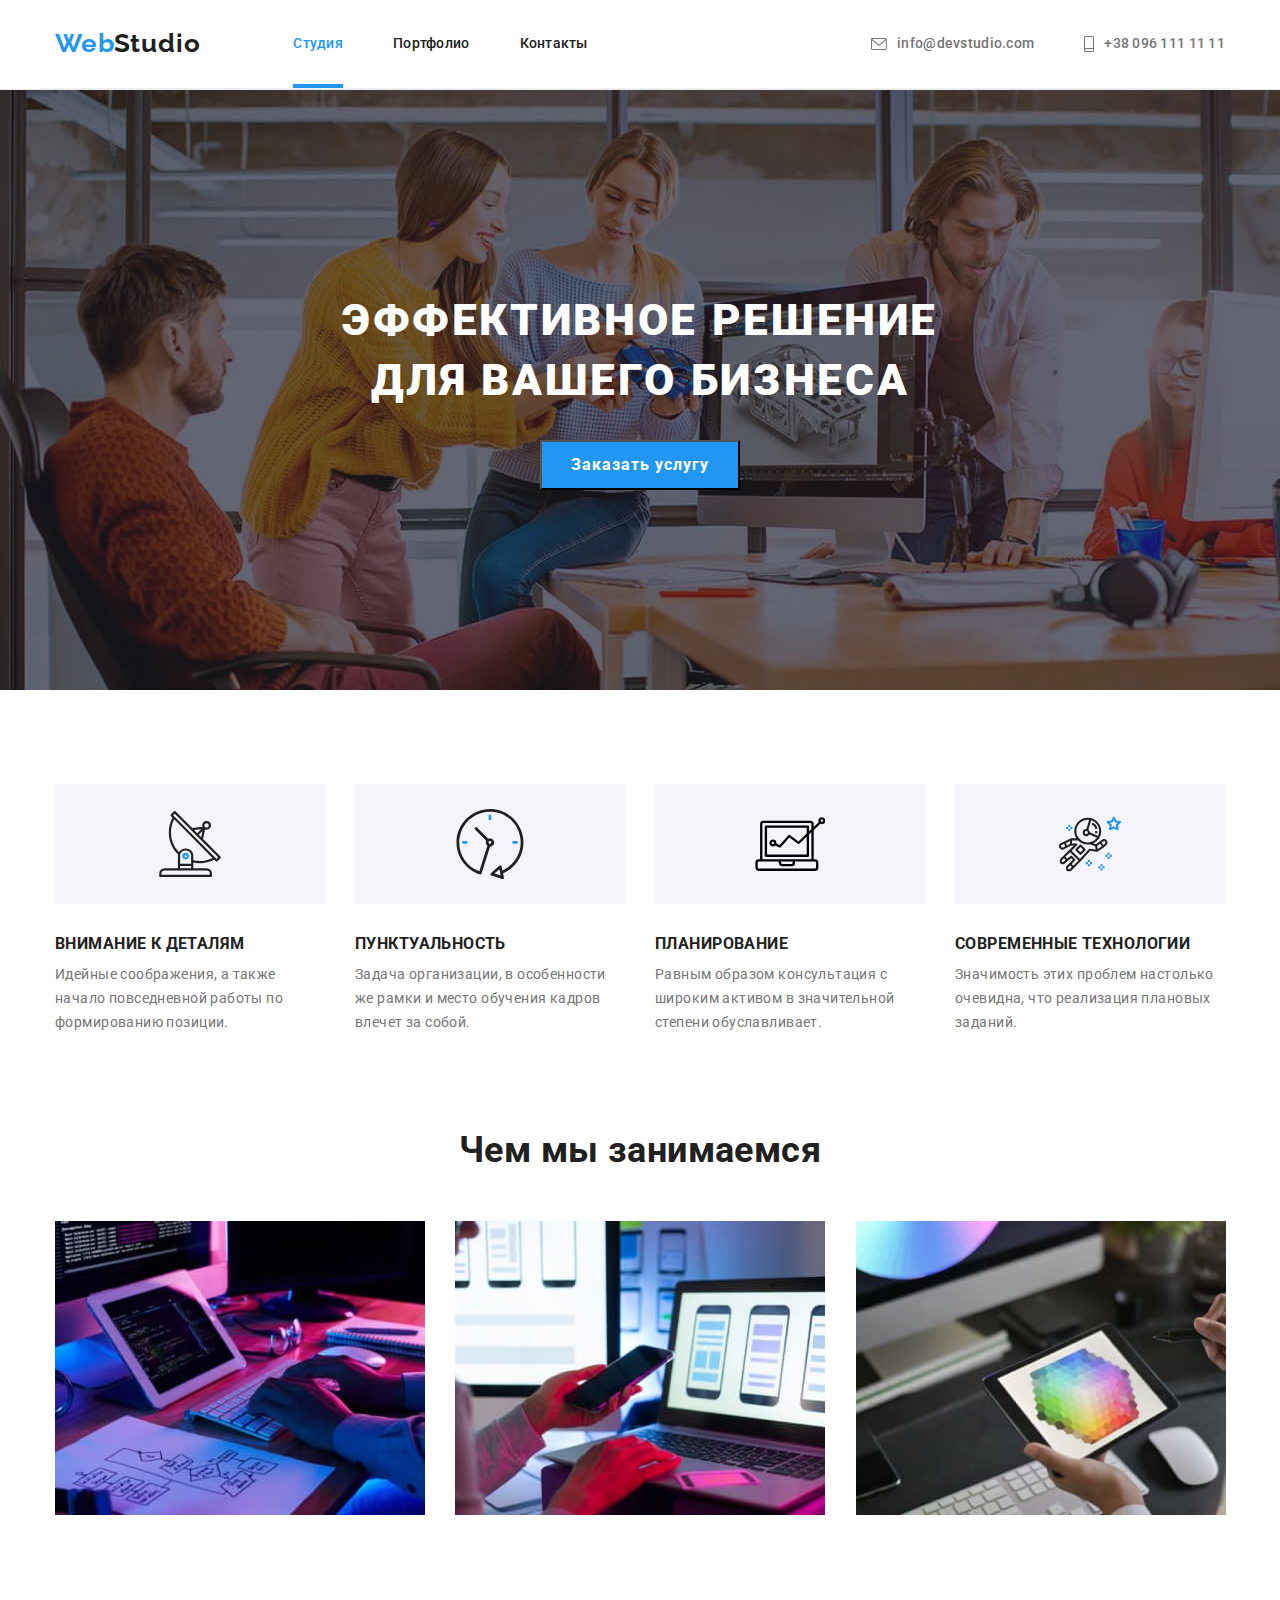
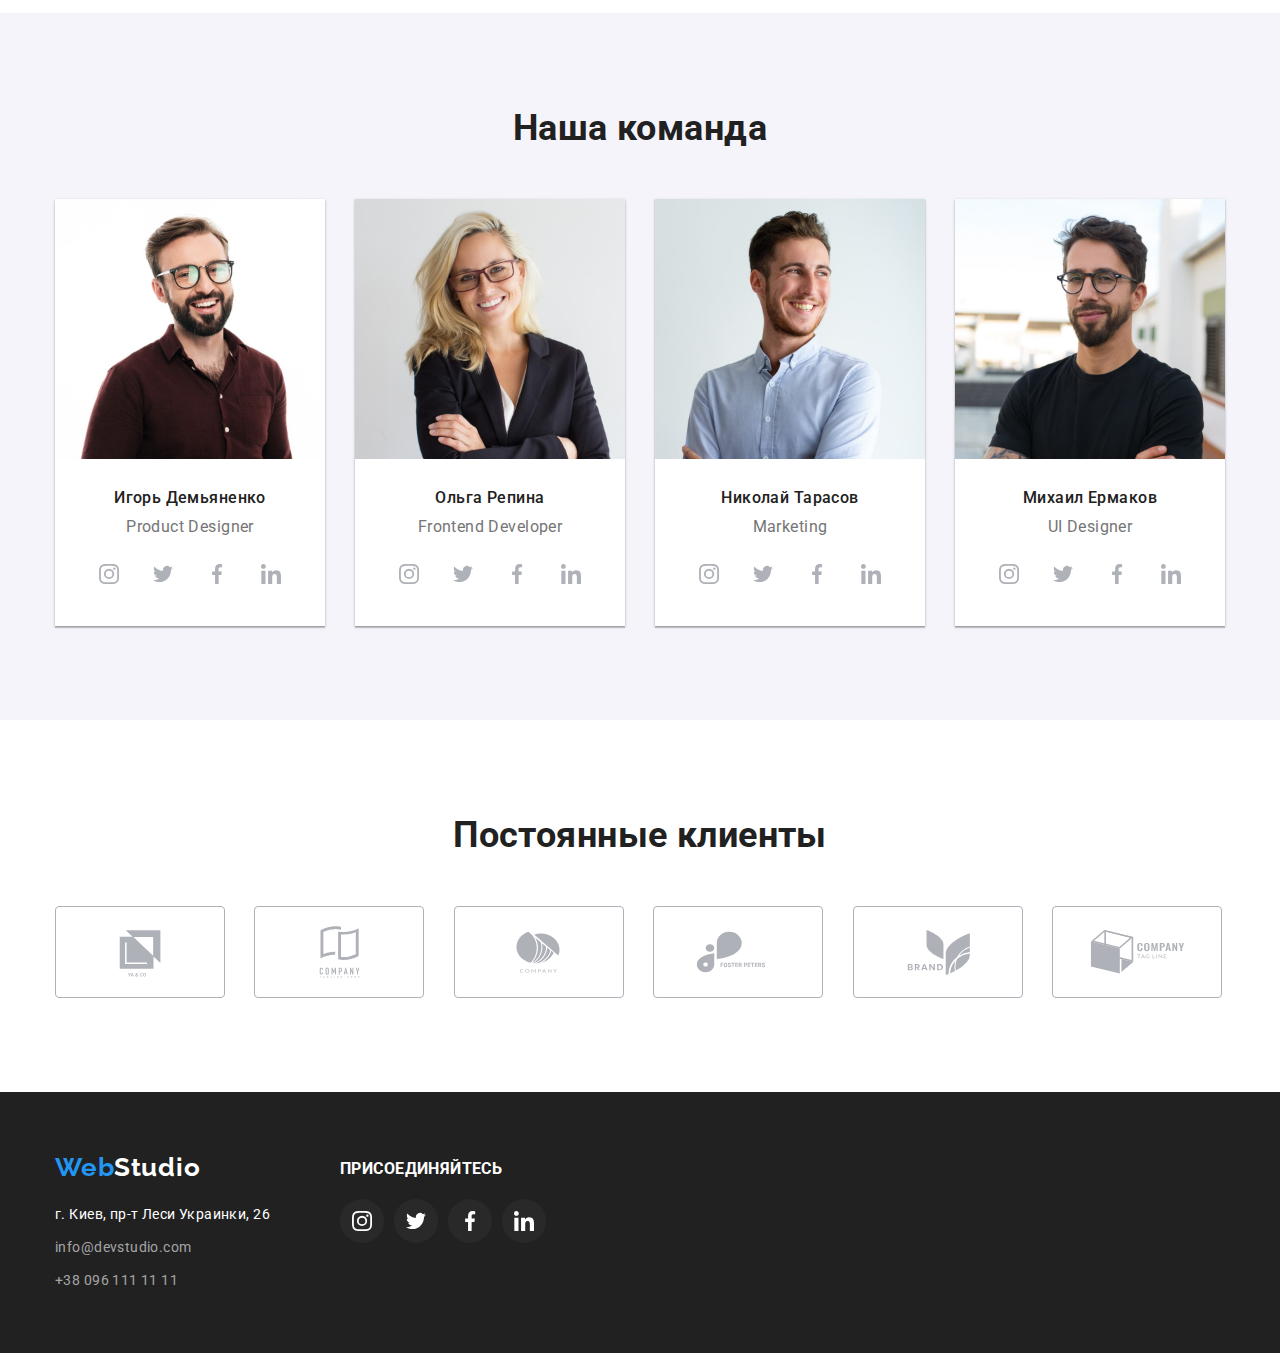
==== index.html @ a840938e "Добавляет предыдущую работу" ====
<!DOCTYPE html>
<html lang="ru">
    <head>
        <meta charset="UTF-8">
        <meta http-equiv="X-UA-Compatible" content="IE=edge">
        <meta name="viewport" content="width=device-width, initial-scale=1.0">
        <title>homework#4</title>
        <link href="https://fonts.googleapis.com/css2?family=Raleway:wght@700&family=Roboto:wght@400;500;700;900&display=swap"
            rel="stylesheet">
        <link rel="stylesheet" href="https://cdnjs.cloudflare.com/ajax/libs/modern-normalize/1.1.0/modern-normalize.min.css">
        <link rel="stylesheet" href="./css/style.css">
    </head>
    <body class="page">
        <!-- Шапка -->
        <header class="header"> 
            <div class="container header">
                <nav class="site-nav">
                    <a class="logo" href="">
                        <span class="logo-accent">Web</span>
                        <span class="logo-black">Studio</span>
                    </a>

                    <ul class="link-list">
                        <li><a id="studio" class="link" href="./index.html">Студия</a></li>
                        <li><a class="link" href="./portfolio.html">Портфолио</a></li>
                        <li><a class="link" href="./index.html">Контакты</a></li>
                    </ul>
                </nav>
                <ul class="contact"> 
                    <li><a class="contact-link icon-envelope" href="mailto:info@devstudio.com">
                        <span class="contact-icons">
                            <svg class="envelope">
                            <use href="./images/icons.svg#envelope"></use>
                            </svg>
                        </span>
                        <span>info@devstudio.com</span></a></li>
                    <li><a class="contact-link icon-smartphone" href="tel:+380961111111">
                        <span class="contact-icons">
                            <svg class="smartphone">
                            <use href="./images/icons.svg#smartphone"></use>
                            </svg>
                        </span>
                        <span>+38 096 111 11 11</span></a></li>
                </ul>
            </div>
        </header>

        <main>
            <!-- Герой -->
            <section class="hero">
                <div class="container">
                    <h1 class="hero-title">
                        ЭФФЕКТИВНОЕ РЕШЕНИЕ ДЛЯ ВАШЕГО БИЗНЕСА
                    </h1>
                    
                    <button class="button" type="button">
                        Заказать услугу
                    </button>
                </div>
            </section>
            
            <!--Особенности  features-->
            <section class ="section features">
                <div class="container">
                    <h2 class="section-title hidden">Преимущества</h2>
                    <ul class="features-list">
                        <li>
                            <div class="features-icons">
                                <svg width="66px" height="70px">
                                    <use href="./images/icons.svg#antenna"></use>
                                </svg>
                            </div>
                            <h3 class="title">ВНИМАНИЕ К ДЕТАЛЯМ</h3>
                            <p>Идейные соображения, а также начало повседневной работы по формированию позиции.</p>
                        </li>
                        <li>
                            <div class="features-icons">
                                <svg width="70px" height="70px">
                                    <use href="./images/icons.svg#clock"></use>
                                </svg>
                            </div>
                            <h3 class="title">ПУНКТУАЛЬНОСТЬ</h3>
                            <p>Задача организации, в особенности же рамки и место обучения кадров влечет за собой.</p>
                        </li>
                        <li>
                            <div class="features-icons">
                                <svg width="70px" height="54px">
                                    <use href="./images/icons.svg#vector"></use>
                                </svg>
                            </div>
                            <h3 class="title">ПЛАНИРОВАНИЕ</h3>
                            <p>Равным образом консультация с широким активом в значительной степени обуславливает.</p>
                        </li>
                        <li>
                            <div class="features-icons">
                                <svg width="70px" height="62px">
                                    <use href="./images/icons.svg#astronaut"></use>
                                </svg>
                            </div>
                            <h3 class="title">СОВРЕМЕННЫЕ ТЕХНОЛОГИИ</h3>
                            <p>Значимость этих проблем настолько очевидна, что реализация плановых заданий.</p>
                        </li>
                    </ul>
                </div>
            </section>

            <!-- Чем занимаемся? -->
            <section class="section work">
                <div class="container">
                    <h2 class="section-title">Чем мы занимаемся</h2>
                    <ul class="work-list">
                        <li>
                            <img src="./images/work/img1.jpg" alt="Работник пишет код" width="370">
                        </li>
                        <li>
                            <img src="./images/work/img2.jpg" alt="Работник создает инетрфейс" width="370">
                        </li>
                        <li>
                            <img src="./images/work/img3.jpg" alt="Работник подбирает цвет" width="370">
                        </li>
                    </ul>                
                </div>
            </section>

            <!-- Наша команда -->
            <section class="section staff">
               <div class="container">
                    <h2 class="section-title">Наша команда</h2>
                    <ul class="staff-name">
                        <li class="staff-persons">
                            <img src="./images/staff/img1.jpg" alt="Фото работника" width="270">
                            <div class="staff-box">
                                <h3 class="name">Игорь Демьяненко</h3>
                                <p class="position">Product Designer</p>
                                <ul class="social-team">
                                    <li><a class="person-link" href="">
                                        <span class="person-icon">
                                            <svg class="instagram" width="20px" height="20px">
                                                <use href="./images/icons.svg#instagram"></use>
                                            </svg>
                                        </span></a>
                                    </li>
                                    <li><a class="person-link" href="">
                                        <span class="person-icon">
                                            <svg class="twitter" width="20px" height="20px">
                                                <use href="./images/icons.svg#twitter"></use>
                                            </svg>
                                        </span></a>
                                    </li>
                                    <li><a class="person-link" href="">
                                        <span class="person-icon">
                                            <svg class="facebook" width="20px" height="20px">
                                                <use href="./images/icons.svg#facebook"></use>
                                            </svg>
                                        </span></a>
                                    </li>
                                    <li><a class="person-link" href="">
                                        <span class="person-icon">
                                            <svg class="linkedin" width="20px" height="20px">
                                                <use href="./images/icons.svg#linkedin"></use>
                                            </svg>
                                        </span></a>
                                    </li>
                                </ul>
                            </div>
                        </li>
                        <li class="staff-persons">
                            <img src="./images/staff/img2.jpg" alt="Фото работника" width="270">
                            <div class="staff-box">
                                <h3 class="name">Ольга Репина</h3>
                                <p class="position">Frontend Developer</p>
                                <ul class="social-team">
                                    <li><a class="person-link" href="">
                                            <span class="person-icon">
                                                <svg class="instagram" width="20px" height="20px">
                                                    <use href="./images/icons.svg#instagram"></use>
                                                </svg>
                                            </span></a>
                                    </li>
                                    <li><a class="person-link" href="">
                                            <span class="person-icon">
                                                <svg class="twitter" width="20px" height="20px">
                                                    <use href="./images/icons.svg#twitter"></use>
                                                </svg>
                                            </span></a>
                                    </li>
                                    <li><a class="person-link" href="">
                                            <span class="person-icon">
                                                <svg class="facebook" width="20px" height="20px">
                                                    <use href="./images/icons.svg#facebook"></use>
                                                </svg>
                                            </span></a>
                                    </li>
                                    <li><a class="person-link" href="">
                                            <span class="person-icon">
                                                <svg class="linkedin" width="20px" height="20px">
                                                    <use href="./images/icons.svg#linkedin"></use>
                                                </svg>
                                            </span></a>
                                    </li>
                                </ul>
                            </div>
                        </li>
                        <li class="staff-persons">
                            <img src="./images/staff/img3.jpg" alt="Фото работника" width="270">
                            <div class="staff-box">
                                <h3 class="name">Николай Тарасов</h3>
                                <p class="position">Marketing</p>
                                <ul class="social-team">
                                    <li><a class="person-link" href="">
                                            <span class="person-icon">
                                                <svg class="instagram" width="20px" height="20px">
                                                    <use href="./images/icons.svg#instagram"></use>
                                                </svg>
                                            </span></a>
                                    </li>
                                    <li><a class="person-link" href="">
                                            <span class="person-icon">
                                                <svg class="twitter" width="20px" height="20px">
                                                    <use href="./images/icons.svg#twitter"></use>
                                                </svg>
                                            </span></a>
                                    </li>
                                    <li><a class="person-link" href="">
                                            <span class="person-icon">
                                                <svg class="facebook" width="20px" height="20px">
                                                    <use href="./images/icons.svg#facebook"></use>
                                                </svg>
                                            </span></a>
                                    </li>
                                    <li><a class="person-link" href="">
                                            <span class="person-icon">
                                                <svg class="linkedin" width="20px" height="20px">
                                                    <use href="./images/icons.svg#linkedin"></use>
                                                </svg>
                                            </span></a>
                                    </li>
                                </ul>
                            </div>
                        </li>
                        <li class="staff-persons">
                            <img src="./images/staff/img4.jpg" alt="Фото работника" width="270">
                            <div class="staff-box">
                                <h3 class="name">Михаил Ермаков</h3>
                                <p class="position">UI Designer</p>
                                <ul class="social-team">
                                    <li><a class="person-link" href="">
                                            <span class="person-icon">
                                                <svg class="instagram" width="20px" height="20px">
                                                    <use href="./images/icons.svg#instagram"></use>
                                                </svg>
                                            </span></a>
                                    </li>
                                    <li><a class="person-link" href="">
                                            <span class="person-icon">
                                                <svg class="twitter" width="20px" height="20px">
                                                    <use href="./images/icons.svg#twitter"></use>
                                                </svg>
                                            </span></a>
                                    </li>
                                    <li><a class="person-link" href="">
                                            <span class="person-icon">
                                                <svg class="facebook" width="20px" height="20px">
                                                    <use href="./images/icons.svg#facebook"></use>
                                                </svg>
                                            </span></a>
                                    </li>
                                    <li><a class="person-link" href="">
                                            <span class="person-icon">
                                                <svg class="linkedin" width="20px" height="20px">
                                                    <use href="./images/icons.svg#linkedin"></use>
                                                </svg>
                                            </span></a>
                                    </li>
                                </ul>
                            </div>
                        </li>
                    </ul>
               </div>
            </section>

            <!-- Постоянные клиенты -->
            <section class="section clients">
                <div class="container">
                    <h2 class="section-title">Постоянные клиенты</h2>
                    <ul class="clients-icons">
                        <li><a class="client-link" href="" rel="noopener noreferrer">
                            <span class="client-icon">
                                <svg class="logo" width="106px" height="60px">
                                    <use href="./images/icons.svg#logo1"></use>
                                </svg>
                            </span></a>
                        </li>
                        <li><a class="client-link" href="" rel="noopener noreferrer">
                            <span class="client-icon">
                                <svg class="logo" width="106px" height="60px">
                                    <use href="./images/icons.svg#logo2"></use>
                                </svg>
                            </span></a>
                        </li>
                        <li><a class="client-link" href="" rel="noopener noreferrer">
                            <span class="client-icon">
                                <svg class="logo" width="106px" height="60px">
                                    <use href="./images/icons.svg#logo3"></use>
                                </svg>
                            </span></a>
                        </li>
                        <li><a class="client-link" href="" rel="noopener noreferrer">
                            <span class="client-icon">
                                <svg class="logo" width="106px" height="60px">
                                    <use href="./images/icons.svg#logo4"></use>
                                </svg>
                            </span></a>
                        </li>
                        <li><a class="client-link" href="" rel="noopener noreferrer">
                            <span class="client-icon">
                                <svg class="logo" width="106px" height="60px">
                                    <use href="./images/icons.svg#logo5"></use>
                                </svg>
                            </span></a>
                        </li>
                        <li><a class="client-link" href="" rel="noopener noreferrer">
                            <span class="client-icon">
                                <svg class="logo" width="106px" height="60px">
                                    <use href="./images/icons.svg#logo6"></use>
                                </svg>
                            </span></a>
                        </li>
                    </ul>
                </div>
            </section>
        </main>
<!-- Footer -->
        <footer class="page-footer">
            <div class="container footer">
                <div class="address-footer">
                    <a class="logo-footer" href="">
                        <span class="logo-accent">Web</span>
                        <span class="logo-white">Studio</span>
                    </a>
                    
                    <address>
                        <ul class="adress-list">
                            <li><a  class="text-info" href="" rel="noopener noreferrer" target="_blank">г. Киев, пр-т Леси Украинки, 26</a></li>
                            <li>
                                <a class="info" href="mailto:info@devstudio.com">info@devstudio.com</a>
                            </li>
                            <li>
                                <a class="info" href="tel:+380961111111">+38 096 111 11 11</a>
                            </li>
                        </ul>
                    </address>
                </div>

                <div class="social-footer">
                    <h3 class="title">ПРИСОЕДИНЯЙТЕСЬ</h3>
                    <ul class="social-links">
                        <li><a class="link-icon" href="">
                                <span class="footer-icons">
                                    <svg class="instagram-footer" width="20px" height="20px">
                                        <use href="./images/icons.svg#instagram"></use>
                                    </svg>
                                </span>
                            </a></li>
                        <li><a class="link-icon" href="">
                                <span class="footer-icons">
                                    <svg class="twitter-footer" width="20px" height="20px">
                                        <use href="./images/icons.svg#twitter"></use>
                                    </svg>
                                </span>
                            </a>
                        </li>
                        <li><a class="link-icon" href="">
                                <span class="footer-icons">
                                    <svg class="facebook-footer" width="20px" height="20px">
                                        <use href="./images/icons.svg#facebook"></use>
                                    </svg>
                                </span>
                            </a>
                        </li>
                        <li><a class="link-icon" href="">
                                <span class="footer-icons">
                                    <svg class="linkedin-footer" width="20px" height="20px">
                                        <use href="./images/icons.svg#linkedin"></use>
                                    </svg>
                                </span>
                            </a>
                        </li>
                    </ul>
                </div>

            </div>
        </footer>
    </body>
</html>
---- css/style.css ----
/* основной цвет background: #212121; --title-text-color */

/* неактивные контакты, абзац и вторичный  background: #757575; --primari-text-color */

/* основной фон страницы background: #FFFFFF; --primari-white-color */

/* акцент background: #2196F3;--accent-color */
/* ховер героя backgraund: #188CE8; --hover-button */

/* фон шапки bgrcolor: #ececec; --header-bgrcolor */
/* фон героя и футер background: #2F303A; --hero-bgrcolor */
/* фон команда background: #F5F4FA; --staff-bdrcolor */

/* контакты в футере background: #FFFFFF99;   rgba(0, 0, 0, 0.6); --contact-footer */
/* bg-icon-footer: #ffffff0a; rgba(255, 255, 255, 0.1); --bg-icon-footer */
/* Border: #eeeeee; --border-box */
/* Bg-icon: #afb1b8; --bg-icon */
:root {
  --title-text-color: #212121;
  --primari-text-color: #757575;
  --primari-white-color: #ffffff;
  --accent-color: #2196f3;
  --header-bgrcolor: #ececec;
  --hero-bgrcolor: #2f303a;
  --staff-bdrcolor: #f5f4fa;
  --contact-footer: #ffffff99;
  --bg-icon-footer: #ffffff0a;
  --hover-button: #188ce8;
  --border-box: #eeeeee;
  --bg-icon: #afb1b8;
}

.page {
  background-color: var(--primari-white-color);
  color: var(--primari-text-color);

  font-family: Roboto, sans-serif;
  font-weight: 400;
  font-size: 14px;
  line-height: 1.17;
  letter-spacing: 0.03em;
}

ul {
  list-style: none;
  padding-left: 0px;
  margin-top: 0px;
  margin-bottom: 0px;
}
p {
  margin-top: 0px;
  margin-bottom: 0px;
}
img {
  display: block;
}

/* Header */
.header {
  border-bottom: 1px solid var(--border-box);
}
.container {
  width: 1200px;
  padding-left: 15px;
  padding-right: 15px;
  margin-left: auto;
  margin-right: auto;
}
/* Site-nav */
.logo-accent {
  margin-right: -4px;
  color: var(--accent-color);
}
.logo-black {
  color: var(--title-text-color);
}
.logo-white {
  color: var(--primari-white-color);
}

.logo-accent,
.logo-black,
.logo-white {
  font-family: Raleway, sans-serif;
  font-weight: 700;
  font-size: 26px;
  line-height: 1.17;
  letter-spacing: 0.03em;
}
.logo {
  display: inline-block;
}
.container.header {
  display: flex;
  align-items: center;
}
.site-nav {
  display: flex;
  align-items: center;
}
.link-list,
.contact {
  display: flex;
  margin: 0px;
  padding: 0px;
}
.link-list {
  margin-left: 93px;
}
.link-list .link,
.contact .contact-link {
  display: inline-flex;
  padding-top: 32px;
  padding-bottom: 32px;
}
.site-nav .link {
  color: var(--title-text-color);
}
.link-list li + li {
  margin-left: 50px;
}
.site-nav .link:hover,
.site-nav .link:focus {
  color: var(--accent-color);
}
.link {
  position: relative;
}
.link::after {
  content: "";

  position: absolute;
  left: 0px;
  bottom: 0px;

  display: block;
  width: 100%;
  height: 4px;
  background-color: var(--accent-color);
  display: none;
}

#studio {
  color: var(--accent-color);
}
#studio::after {
  display: block;
}
#portfolio {
  color: var(--accent-color);
}
#portfolio::after {
  display: block;
}

/* Contact */

.site-nav,
.contact {
  font-weight: 500;
  font-size: 14px;
  line-height: 1.7;
  letter-spacing: 0.02em;
}
.contact-link {
  display: inline-flex;
  align-items: center;
  color: var(--primari-text-color);
}
.contact li + li {
  margin-left: 50px;
}
.contact {
  margin-left: auto;
}
.contact .contact-link:hover,
.contact .contact-link:focus {
  color: var(--accent-color);
}
.contact-icons {
  display: flex;
  margin-right: 10px;
  background: var(--primari-white-color);
}

.envelope {
  width: 16px;
  height: 12px;
  fill: var(--primari-text-color);
}
.icon-envelope:hover .envelope,
.icon-envelope:focus .envelope {
  fill: var(--accent-color);
}
.smartphone {
  fill: var(--primari-text-color);
  width: 10px;
  height: 16px;
}
.icon-smartphone:hover .smartphone,
.icon-smartphone:focus .smartphone {
  fill: var(--accent-color);
}

a {
  text-decoration: none;
}

/* Hero */
.hero {
  padding-top: 200px;
  padding-bottom: 200px;
  text-align: center;
  margin-left: auto;
  margin-right: auto;
  max-width: 1600px;
  background-image: linear-gradient(
      to right,
      rgba(47, 48, 58, 0.4),
      rgba(47, 48, 58, 0.4)
    ),
    url(../images/hero/hero-icon.jpg);
  background-color: var(--hero-bgrcolor);
}

.hero-title {
  color: var(--primari-white-color);
  font-weight: 900;
  font-size: 44px;
  line-height: 1.37;
  letter-spacing: 0.06em;
  width: 696px;
  margin: 0px auto 30px auto;
}

/* Section */
.work-list {
  padding-left: 0px;
}

h2 {
  font-weight: 700;
  font-size: 36px;
  text-align: center;
}

/* Features */
.section.features,
.section-project {
  padding-top: 94px;
  padding-bottom: 94px;
}
.section-title {
  color: var(--title-text-color);
  margin-top: 0px;
  margin-bottom: 50px;
  text-align: center;
}
.section-title.hidden {
  position: absolute;
  width: 1px;
  height: 1px;
  margin: -1px;
  border: 0;
  padding: 0;
  white-space: nowrap;
  clip-path: inset(100%);
  clip: rect(0 0 0 0);
  overflow: hidden;
}
.features-list {
  display: flex;
  margin-top: 0px;
}
.features-list li {
  width: 270px;
}
.features-list li:not(:nth-last-child(1)) {
  margin-right: 30px;
}
.features-list .title {
  color: var(--title-text-color);
  font-weight: 700;
  margin-top: 0px;
  margin-bottom: 10px;
}
.features-list p {
  line-height: 1.71;
}

.features-icons {
  display: inline-flex;
  justify-content: center;
  align-items: center;
  width: 270px;
  height: 120px;
  margin-bottom: 30px;
  border: none;
  background-color: var(--staff-bdrcolor);
}

/* Work */
.section.work {
  padding-bottom: 94px;
}
.work-list li {
  display: inline-block;
  margin-right: -3px;
}
.work-list li + li {
  margin-left: 30px;
}

/* Staff */
.section.staff {
  padding-top: 94px;
  padding-bottom: 94px;

  background-color: var(--staff-bdrcolor);
}
.staff-name {
  display: flex;
  padding-left: 0px;
  margin-top: 0px;
  margin-bottom: 0px;
}
.staff-persons {
  background-color: var(--primari-white-color);
  box-shadow: 0px 1px 3px #00000033, 0px 1px 1px #00000024,
    0px 2px 1px #0000001f;
}
.staff-persons:not(:first-child) {
  margin-left: 30px;
}
.staff-box {
  padding-top: 30px;
  padding-bottom: 30px;
}
.staff-box .name {
  color: var(--title-text-color);
  font-weight: 500;
  font-size: 16px;
  margin-top: 0px;
  margin-bottom: 10px;
  text-align: center;
}
.staff-name .position {
  font-size: 16px;
  text-align: center;
  margin-bottom: 16px;
}

.social-team {
  display: inline-flex;
  justify-content: center;
  margin-left: 32px;
  margin-right: 32px;
}
.social-team li + li {
  margin-left: 10px;
}
.person-link {
  display: inline-flex;
  justify-content: center;
  align-items: center;
  width: 44px;
  height: 44px;
  background-color: var(--primari-white-color);
  border-radius: 50%;
}
.person-link:hover,
.person-link:focus {
  background-color: var(--accent-color);
}
.person-icon {
  display: inline-flex;
}
.instagram,
.twitter,
.facebook,
.linkedin {
  fill: var(--bg-icon);
}
.person-link:hover .instagram,
.person-link:focus .instagram,
.person-link:hover .twitter,
.person-link:focus .twitter,
.person-link:hover .facebook,
.person-link:focus .facebook,
.person-link:hover .linkedin,
.person-link:focus .linkedin {
  fill: var(--primari-white-color);
}

/* Clients */
.section.clients {
  padding: 94px 0px;
}
.clients-icons li + li {
  margin-left: 30px;
}
.clients-icons li {
  display: inline-flex;
}
.client-link {
  width: 170px;
  height: 92px;
  padding: 16px 32px;
  border: 1px solid var(--bg-icon);
  margin-right: -4px;
  border-radius: 4px;
}
/* .clients-icons:hover .client-link.one,
.clients-icons:focus .client-link.one {
  border: 1px solid var(--accent-color);
} */
.client-link:hover,
.client-link:focus {
  border: 1px solid var(--accent-color);
}
.logo {
  fill: var(--bg-icon);
}
.client-link:hover .logo,
.client-link:focus .logo {
  fill: var(--accent-color);
}

/* Footer */

.page-footer {
  padding-top: 60px;
  padding-bottom: 60px;

  background-color: var(--title-text-color);
}
.container.footer {
  display: flex;
}
.logo-footer {
  display: block;
  margin-bottom: 20px;
}
.adress-list {
  padding-left: 0px;
}
.adress-list li + li {
  margin-top: 9px;
}
.adress-list .text-info {
  color: var(--primari-white-color);
  font-style: normal;
  line-height: 1.71;
}
.adress-list .info {
  color: var(--contact-footer);
  font-style: normal;
  line-height: 1.71;
}
.adress-list .info:hover,
.adress-list .info:focus {
  color: var(--accent-color);
}

.social-footer .title {
  color: var(--primari-white-color);
  font-weight: 700;
  margin-top: 0px;
  margin-bottom: 20px;
}
.social-footer {
  margin-top: 7px;
  margin-left: 70px;
}
.social-links {
  display: inline-flex;
  justify-content: center;
}
.social-links li + li {
  margin-left: 10px;
}
.link-icon {
  display: inline-flex;
  justify-content: center;
  align-items: center;
  width: 44px;
  height: 44px;
  background-color: var(--bg-icon-footer);
  border-radius: 50%;
}
.footer-icons {
  display: inline-flex;
}
.instagram-footer,
.twitter-footer,
.facebook-footer,
.linkedin-footer {
  fill: var(--primari-white-color);
}

.link-icon:hover,
.link-icon:focus {
  background-color: var(--accent-color);
}
/* .social-links:focus .footer-icons {
  background-color: var(--accent-color);
} */
/* Button */
.button {
  width: 200px;
  height: 50px;

  color: var(--primari-white-color);
  background-color: var(--accent-color);

  font-weight: 700;
  font-size: 16px;
  line-height: 1.88;
  letter-spacing: 0.06em;
  cursor: pointer;
  text-align: center;
}
.button:hover,
.button:focus {
  background-color: var(--hover-button);
}

.buttons {
  padding: 0px 22px;

  color: var(--title-text-color);
  background-color: var(--staff-bdrcolor);
  font-weight: 500;
  font-size: 16px;
  line-height: 1.6;
  letter-spacing: 0.03em;
  cursor: pointer;
  text-align: center;
}
.buttons:hover,
.buttons:focus {
  color: var(--primari-white-color);
  background-color: var(--accent-color);
  box-shadow: 0px 2px 2px 0px #0000001f, 0px 1px 2px 0px #00000014,
    0px 3px 1px 0px #0000001a;
}

/* PORTFOLIO */
/* Filter */

.filter {
  width: 611px;
  height: 54px;
  margin: 94px auto 34px;
}
.project {
  margin-bottom: 94px;
}
.buttons-filter {
  margin: 0px auto 50px;
  display: flex;
  justify-content: center;
}
.buttons-filter li + li {
  margin-left: 8px;
}

/* Project */
.text-box {
  padding: 20px 24px;
  border-right: 1px solid var(--border-box);
  border-bottom: 1px solid var(--border-box);
  border-left: 1px solid var(--border-box);
}
.project-name {
  color: var(--title-text-color);
  font-weight: 700;
  font-size: 18px;
  line-height: 2;
  vertical-align: top;
  text-align: left;
  letter-spacing: 0.06em;
  margin-top: 0px;
  margin-bottom: 4px;
}

.project-text {
  color: var(--primari-white-color);
}

.project-direction {
  font-size: 16px;
  line-height: 1.88;
  text-align: left;
  vertical-align: top;
  letter-spacing: 0.03em;

  color: var(--primari-text-color);
}

.project-text:hover {
  color: var(--primari-white-color);
  background-color: var(--accent-color);
}
.project-list {
  display: flex;
  flex-wrap: wrap;
}
.project-list li:not(:nth-of-type(3n)) {
  margin-right: 30px;
}
.project-list li:not(:nth-last-child(-n + 3)) {
  margin-bottom: 30px;
}
.project-list li:hover {
  box-shadow: 1px 4px 6px 0px #00000029, 0px 4px 4px 0px #0000000f,
    0px 1px 1px 0px #0000001f;
}
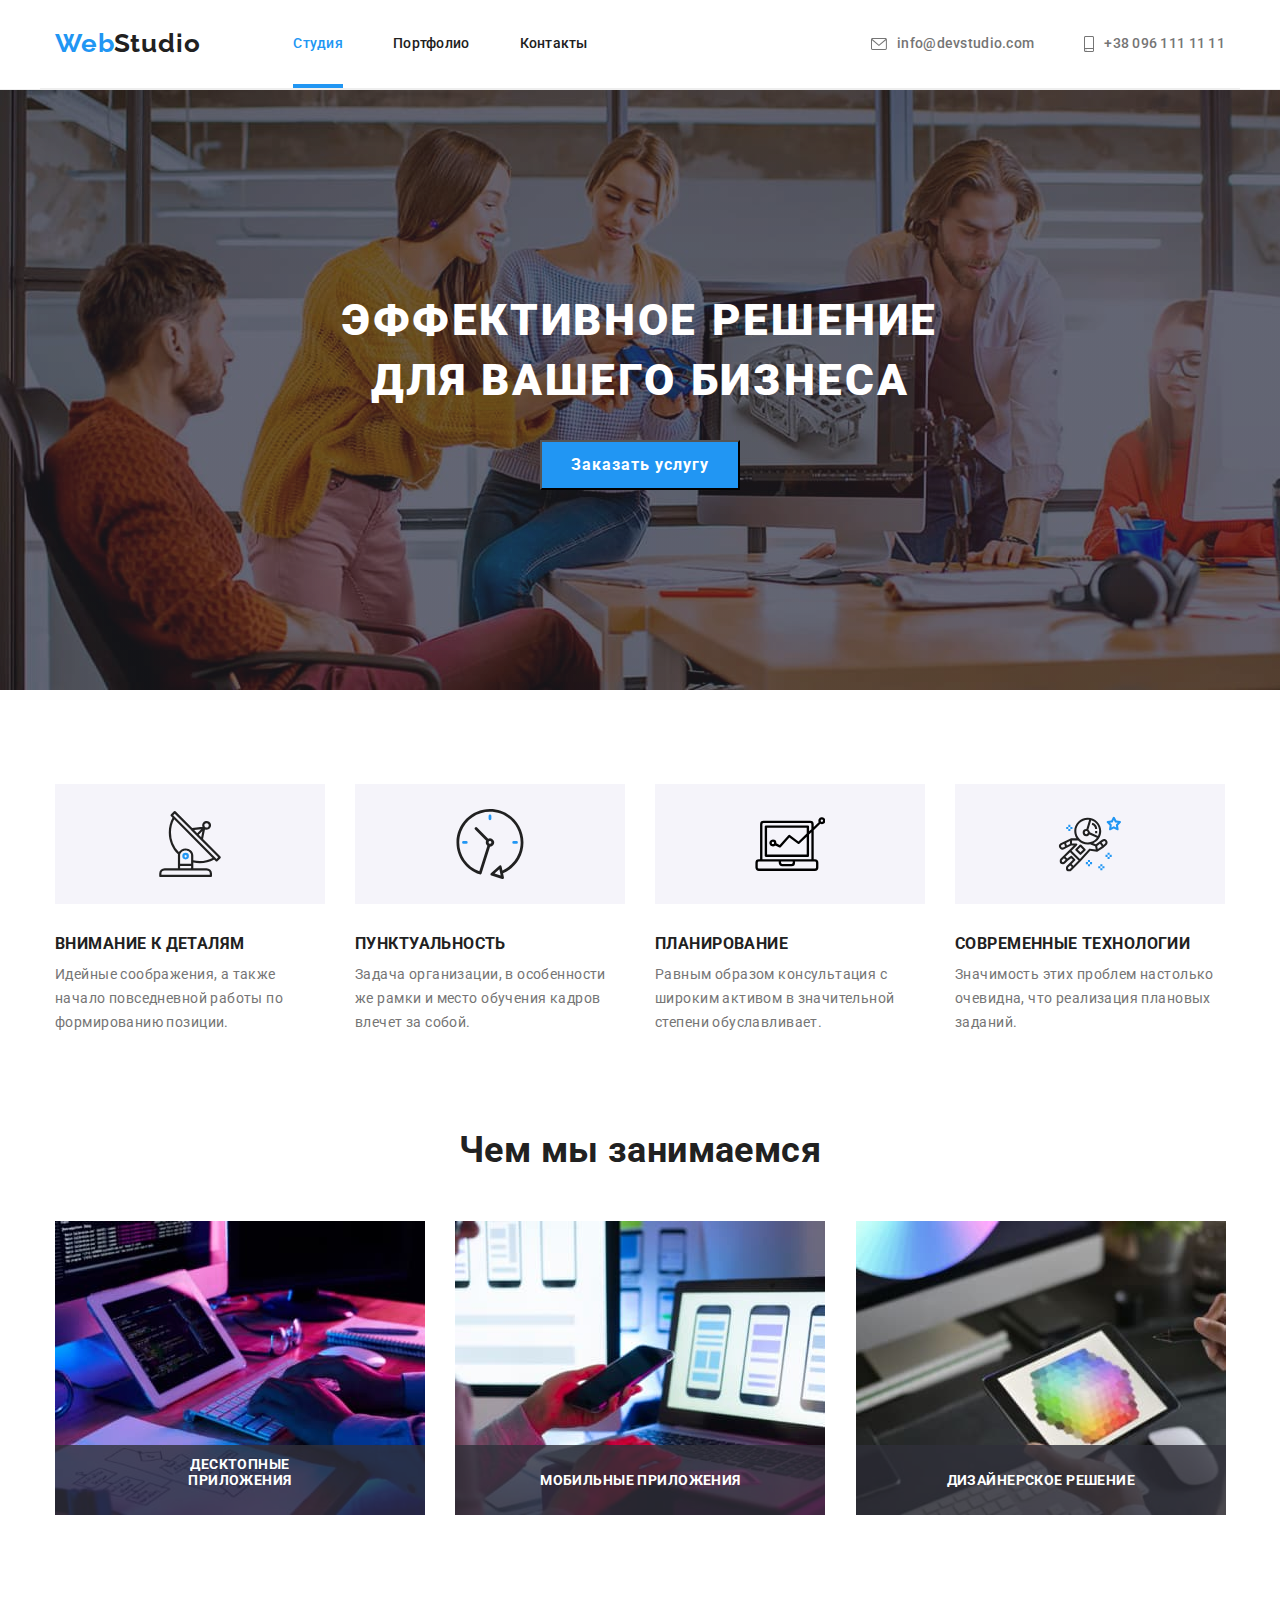
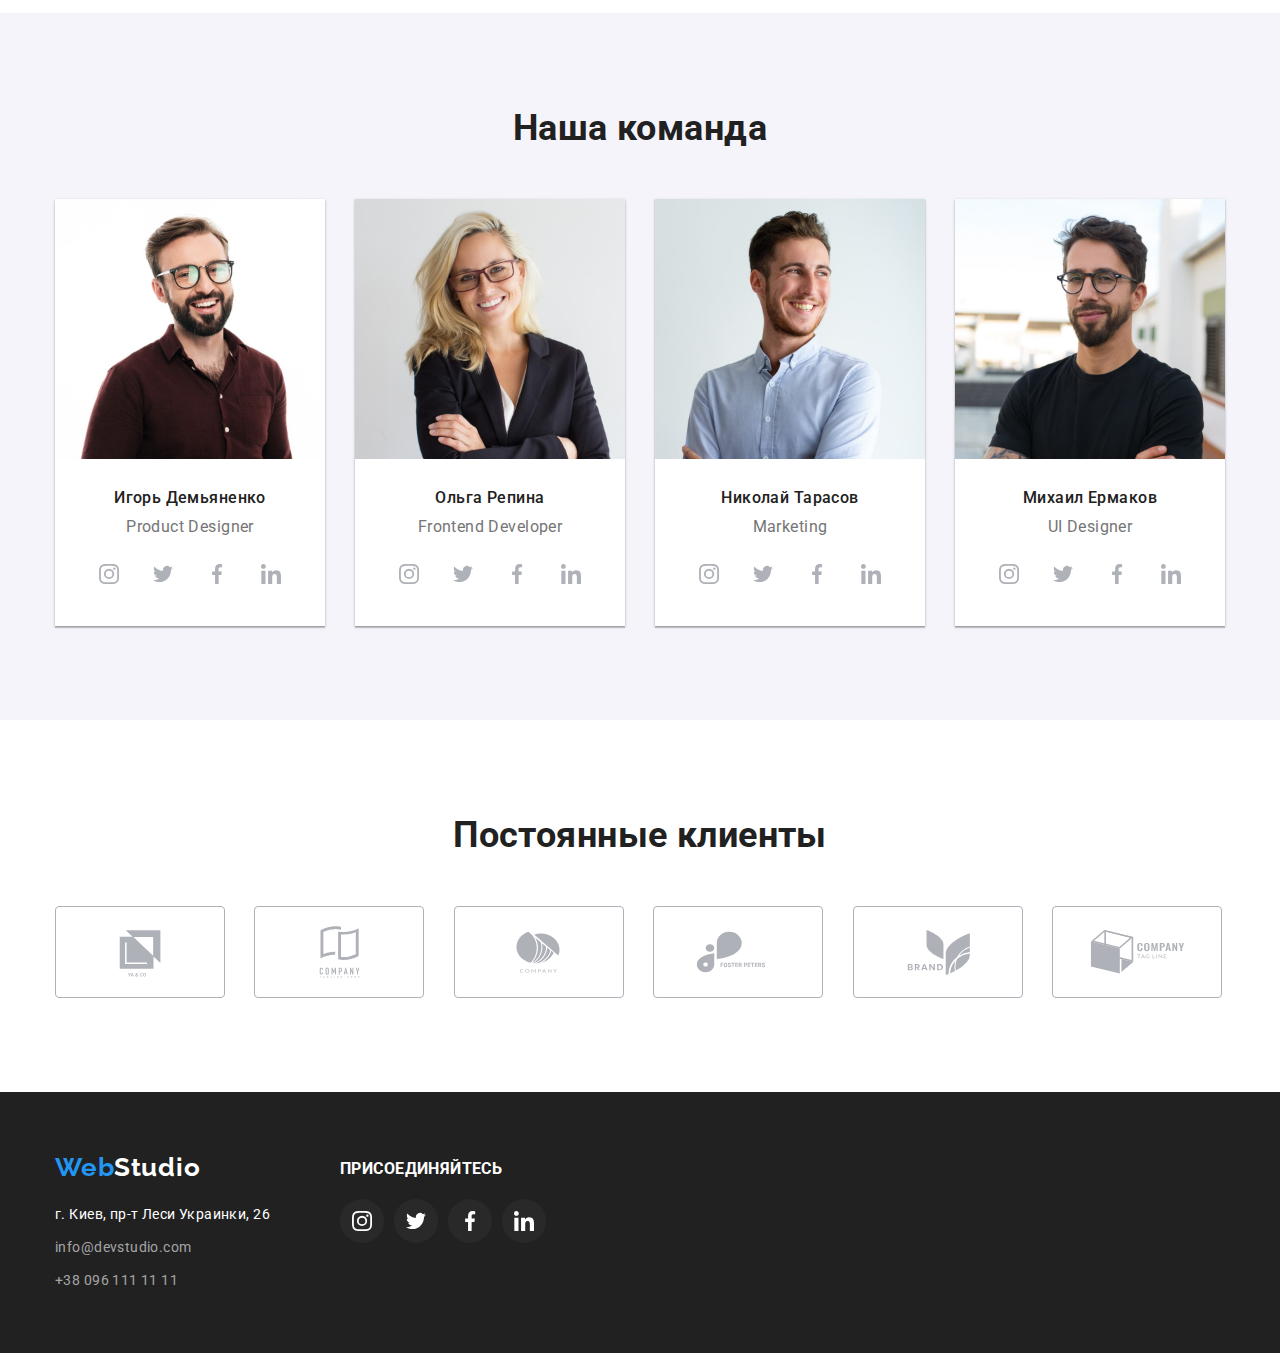
==== commit 79e5ad5e: "Добавляет позиционированные элементы" ====
--- a/index.html
+++ b/index.html
@@ -4,7 +4,7 @@
         <meta charset="UTF-8">
         <meta http-equiv="X-UA-Compatible" content="IE=edge">
         <meta name="viewport" content="width=device-width, initial-scale=1.0">
-        <title>homework#4</title>
+        <title>homework#5</title>
         <link href="https://fonts.googleapis.com/css2?family=Raleway:wght@700&family=Roboto:wght@400;500;700;900&display=swap"
             rel="stylesheet">
         <link rel="stylesheet" href="https://cdnjs.cloudflare.com/ajax/libs/modern-normalize/1.1.0/modern-normalize.min.css">
@@ -110,13 +110,22 @@
                     <h2 class="section-title">Чем мы занимаемся</h2>
                     <ul class="work-list">
                         <li>
-                            <img src="./images/work/img1.jpg" alt="Работник пишет код" width="370">
-                        </li>
-                        <li>
-                            <img src="./images/work/img2.jpg" alt="Работник создает инетрфейс" width="370">
-                        </li>
-                        <li>
-                            <img src="./images/work/img3.jpg" alt="Работник подбирает цвет" width="370">
+                            <div class="work-box">
+                                <img src="./images/work/img1.jpg" alt="Работник пишет код" width="370">
+                                <p class="work-text">ДЕСКТОПНЫЕ ПРИЛОЖЕНИЯ</p>
+                            </div>
+                        </li>
+                        <li>
+                            <div class="work-box">
+                                <img src="./images/work/img2.jpg" alt="Работник создает инетрфейс" width="370">
+                                <p class="work-text">МОБИЛЬНЫЕ ПРИЛОЖЕНИЯ</p>
+                            </div>
+                        </li>
+                        <li>
+                            <div class="work-box">
+                                <img src="./images/work/img3.jpg" alt="Работник подбирает цвет" width="370">
+                                <p class="work-text">ДИЗАЙНЕРСКОЕ РЕШЕНИЕ</p>
+                            </div>
                         </li>
                     </ul>                
                 </div>
--- a/css/style.css
+++ b/css/style.css
@@ -15,6 +15,7 @@
 /* bg-icon-footer: #ffffff0a; rgba(255, 255, 255, 0.1); --bg-icon-footer */
 /* Border: #eeeeee; --border-box */
 /* Bg-icon: #afb1b8; --bg-icon */
+/* --bg-overflay; #2196F3E5 */
 :root {
   --title-text-color: #212121;
   --primari-text-color: #757575;
@@ -28,6 +29,7 @@
   --hover-button: #188ce8;
   --border-box: #eeeeee;
   --bg-icon: #afb1b8;
+  --bg-overflay: #2196f3e5;
 }
 
 .page {
@@ -310,6 +312,28 @@
 .work-list li + li {
   margin-left: 30px;
 }
+.work-box {
+  position: relative;
+}
+.work-box::before {
+  content: "";
+  position: absolute;
+  bottom: 0;
+  width: 100%;
+  height: 70px;
+  background: #2f303acc;
+}
+.work-text {
+  position: absolute;
+  bottom: 27px;
+  left: 50%;
+  transform: translatex(-50%);
+
+  width: 205px;
+  font-weight: 700;
+  text-align: center;
+  color: var(--primari-white-color);
+}
 
 /* Staff */
 .section.staff {
@@ -616,3 +640,33 @@
   box-shadow: 1px 4px 6px 0px #00000029, 0px 4px 4px 0px #0000000f,
     0px 1px 1px 0px #0000001f;
 }
+
+/* Overflay */
+.project-description {
+  position: relative;
+}
+.project-description::before {
+  content: "";
+  position: absolute;
+  width: 100%;
+  height: 100%;
+
+  background-color: var(--bg-overflay);
+  opacity: 0;
+}
+.description {
+  position: absolute;
+  top: 50%;
+  left: 50%;
+  transform: translate(-50%, -50%);
+
+  width: 322px;
+  font-size: 18px;
+  line-height: 1.56em;
+  color: var(--primari-white-color);
+  opacity: 0;
+}
+.project-link:hover .project-description::before,
+.project-link:hover .description {
+  opacity: 1;
+}
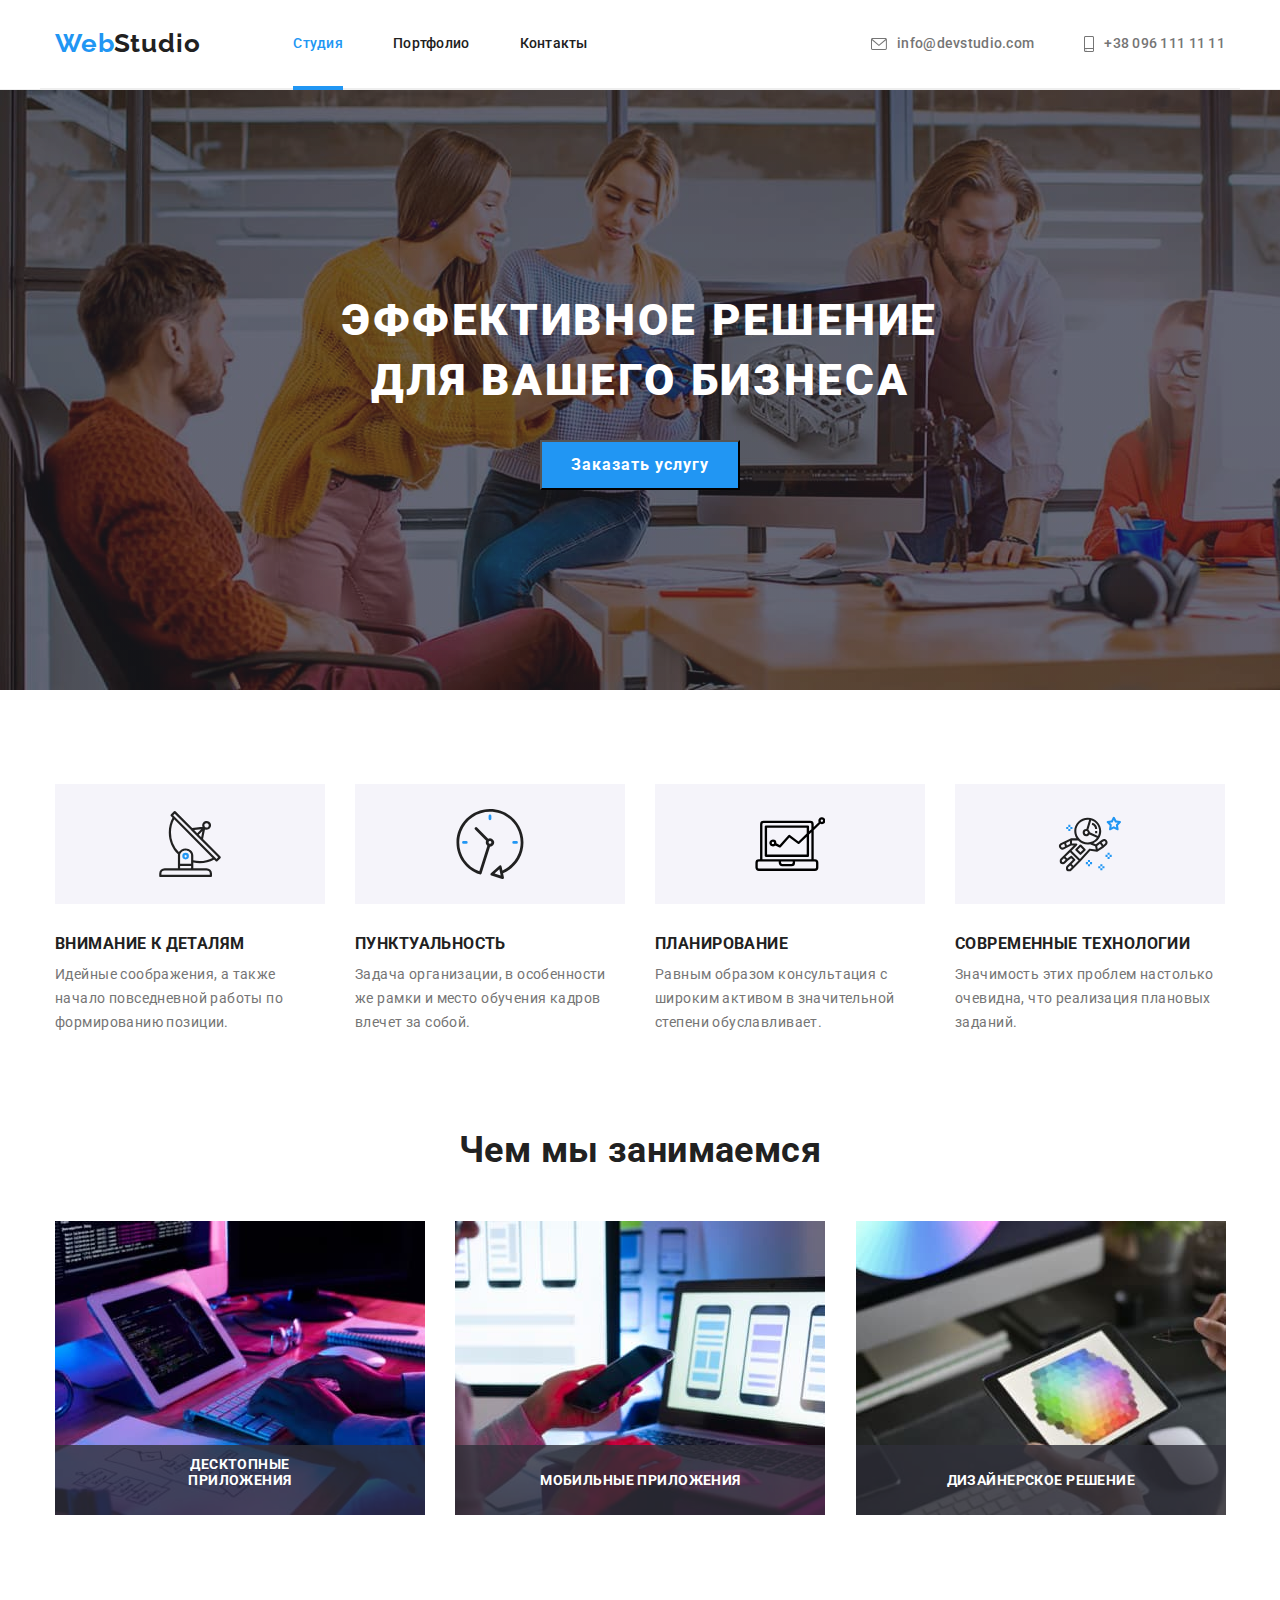
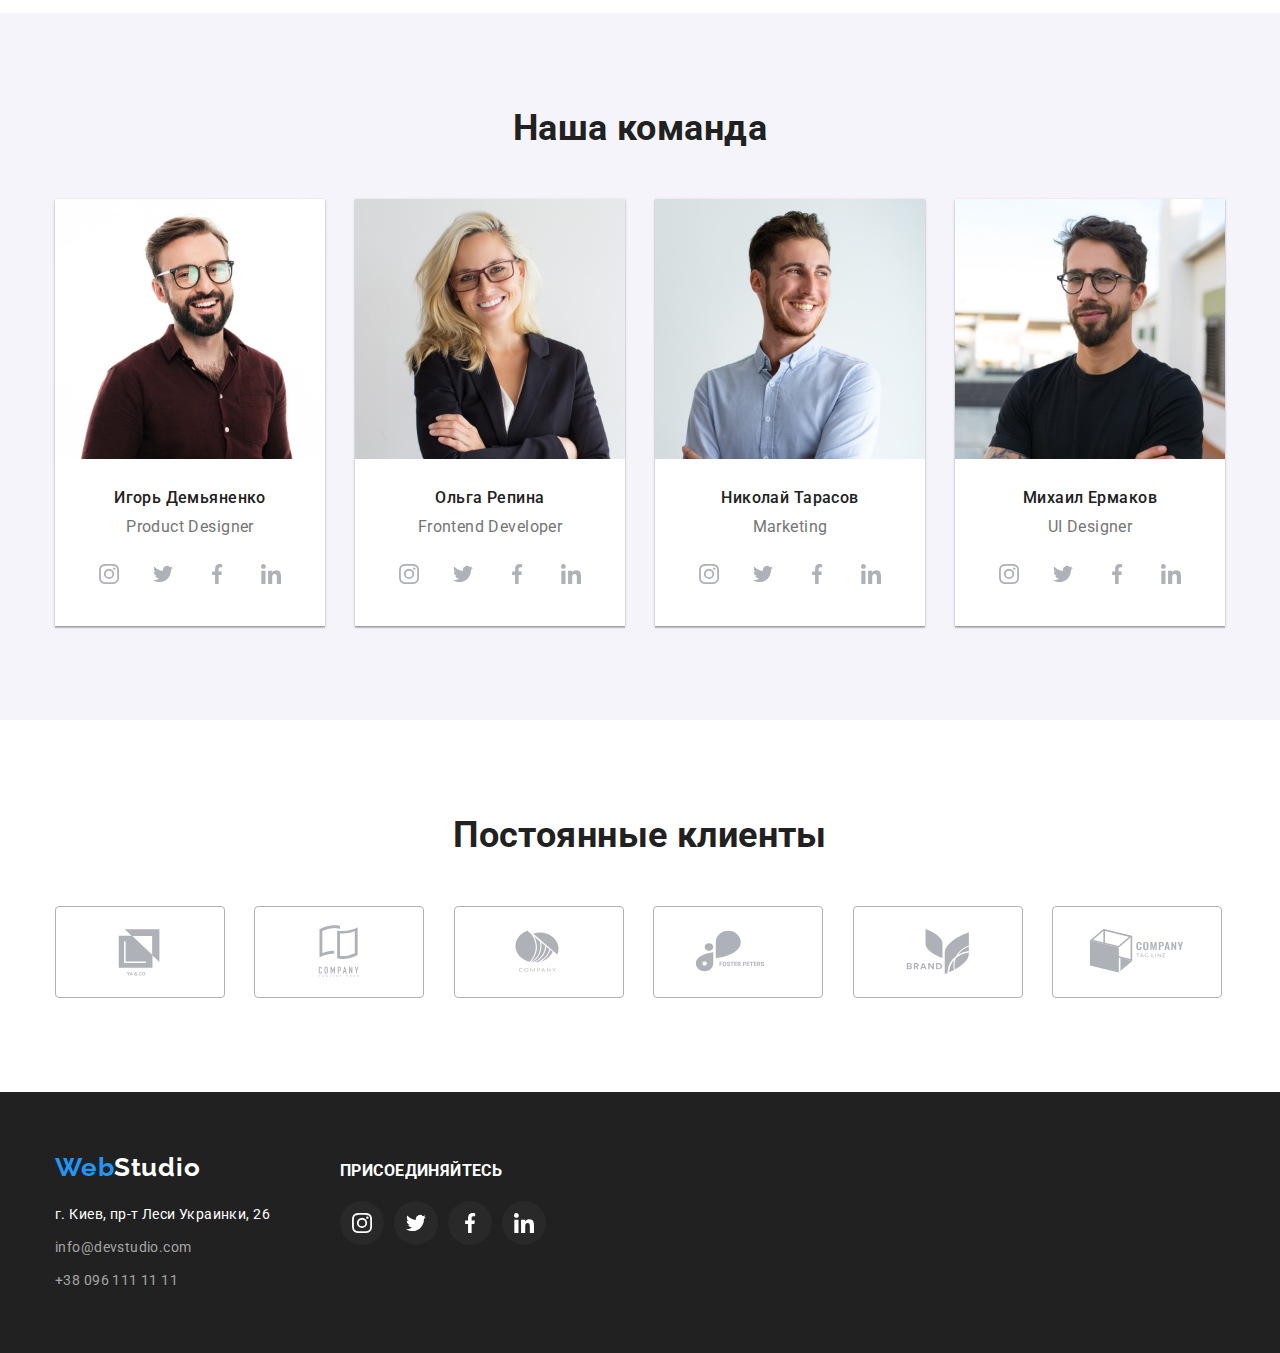
==== commit 6bdc5e1f: "Добавляет скорость позиционирования" ====
--- a/index.html
+++ b/index.html
@@ -26,21 +26,17 @@
                         <li><a class="link" href="./index.html">Контакты</a></li>
                     </ul>
                 </nav>
-                <ul class="contact"> 
+                <ul class="contact">
                     <li><a class="contact-link icon-envelope" href="mailto:info@devstudio.com">
-                        <span class="contact-icons">
                             <svg class="envelope">
-                            <use href="./images/icons.svg#envelope"></use>
+                                <use href="./images/icons.svg#envelope"></use>
                             </svg>
-                        </span>
-                        <span>info@devstudio.com</span></a></li>
+                            <span>info@devstudio.com</span></a></li>
                     <li><a class="contact-link icon-smartphone" href="tel:+380961111111">
-                        <span class="contact-icons">
                             <svg class="smartphone">
-                            <use href="./images/icons.svg#smartphone"></use>
+                                <use href="./images/icons.svg#smartphone"></use>
                             </svg>
-                        </span>
-                        <span>+38 096 111 11 11</span></a></li>
+                            <span>+38 096 111 11 11</span></a></li>
                 </ul>
             </div>
         </header>
@@ -143,32 +139,28 @@
                                 <p class="position">Product Designer</p>
                                 <ul class="social-team">
                                     <li><a class="person-link" href="">
-                                        <span class="person-icon">
                                             <svg class="instagram" width="20px" height="20px">
                                                 <use href="./images/icons.svg#instagram"></use>
                                             </svg>
-                                        </span></a>
-                                    </li>
-                                    <li><a class="person-link" href="">
-                                        <span class="person-icon">
+                                        </a>
+                                    </li>
+                                    <li><a class="person-link" href="">
                                             <svg class="twitter" width="20px" height="20px">
                                                 <use href="./images/icons.svg#twitter"></use>
                                             </svg>
-                                        </span></a>
-                                    </li>
-                                    <li><a class="person-link" href="">
-                                        <span class="person-icon">
+                                        </a>
+                                    </li>
+                                    <li><a class="person-link" href="">
                                             <svg class="facebook" width="20px" height="20px">
                                                 <use href="./images/icons.svg#facebook"></use>
                                             </svg>
-                                        </span></a>
-                                    </li>
-                                    <li><a class="person-link" href="">
-                                        <span class="person-icon">
+                                        </a>
+                                    </li>
+                                    <li><a class="person-link" href="">
                                             <svg class="linkedin" width="20px" height="20px">
                                                 <use href="./images/icons.svg#linkedin"></use>
                                             </svg>
-                                        </span></a>
+                                        </a>
                                     </li>
                                 </ul>
                             </div>
@@ -180,32 +172,28 @@
                                 <p class="position">Frontend Developer</p>
                                 <ul class="social-team">
                                     <li><a class="person-link" href="">
-                                            <span class="person-icon">
-                                                <svg class="instagram" width="20px" height="20px">
-                                                    <use href="./images/icons.svg#instagram"></use>
-                                                </svg>
-                                            </span></a>
-                                    </li>
-                                    <li><a class="person-link" href="">
-                                            <span class="person-icon">
-                                                <svg class="twitter" width="20px" height="20px">
-                                                    <use href="./images/icons.svg#twitter"></use>
-                                                </svg>
-                                            </span></a>
-                                    </li>
-                                    <li><a class="person-link" href="">
-                                            <span class="person-icon">
-                                                <svg class="facebook" width="20px" height="20px">
-                                                    <use href="./images/icons.svg#facebook"></use>
-                                                </svg>
-                                            </span></a>
-                                    </li>
-                                    <li><a class="person-link" href="">
-                                            <span class="person-icon">
-                                                <svg class="linkedin" width="20px" height="20px">
-                                                    <use href="./images/icons.svg#linkedin"></use>
-                                                </svg>
-                                            </span></a>
+                                            <svg class="instagram" width="20px" height="20px">
+                                                <use href="./images/icons.svg#instagram"></use>
+                                            </svg>
+                                        </a>
+                                    </li>
+                                    <li><a class="person-link" href="">
+                                            <svg class="twitter" width="20px" height="20px">
+                                                <use href="./images/icons.svg#twitter"></use>
+                                            </svg>
+                                        </a>
+                                    </li>
+                                    <li><a class="person-link" href="">
+                                            <svg class="facebook" width="20px" height="20px">
+                                                <use href="./images/icons.svg#facebook"></use>
+                                            </svg>
+                                        </a>
+                                    </li>
+                                    <li><a class="person-link" href="">
+                                            <svg class="linkedin" width="20px" height="20px">
+                                                <use href="./images/icons.svg#linkedin"></use>
+                                            </svg>
+                                        </a>
                                     </li>
                                 </ul>
                             </div>
@@ -217,32 +205,28 @@
                                 <p class="position">Marketing</p>
                                 <ul class="social-team">
                                     <li><a class="person-link" href="">
-                                            <span class="person-icon">
-                                                <svg class="instagram" width="20px" height="20px">
-                                                    <use href="./images/icons.svg#instagram"></use>
-                                                </svg>
-                                            </span></a>
-                                    </li>
-                                    <li><a class="person-link" href="">
-                                            <span class="person-icon">
-                                                <svg class="twitter" width="20px" height="20px">
-                                                    <use href="./images/icons.svg#twitter"></use>
-                                                </svg>
-                                            </span></a>
-                                    </li>
-                                    <li><a class="person-link" href="">
-                                            <span class="person-icon">
-                                                <svg class="facebook" width="20px" height="20px">
-                                                    <use href="./images/icons.svg#facebook"></use>
-                                                </svg>
-                                            </span></a>
-                                    </li>
-                                    <li><a class="person-link" href="">
-                                            <span class="person-icon">
-                                                <svg class="linkedin" width="20px" height="20px">
-                                                    <use href="./images/icons.svg#linkedin"></use>
-                                                </svg>
-                                            </span></a>
+                                            <svg class="instagram" width="20px" height="20px">
+                                                <use href="./images/icons.svg#instagram"></use>
+                                            </svg>
+                                        </a>
+                                    </li>
+                                    <li><a class="person-link" href="">
+                                            <svg class="twitter" width="20px" height="20px">
+                                                <use href="./images/icons.svg#twitter"></use>
+                                            </svg>
+                                        </a>
+                                    </li>
+                                    <li><a class="person-link" href="">
+                                            <svg class="facebook" width="20px" height="20px">
+                                                <use href="./images/icons.svg#facebook"></use>
+                                            </svg>
+                                        </a>
+                                    </li>
+                                    <li><a class="person-link" href="">
+                                            <svg class="linkedin" width="20px" height="20px">
+                                                <use href="./images/icons.svg#linkedin"></use>
+                                            </svg>
+                                        </a>
                                     </li>
                                 </ul>
                             </div>
@@ -254,32 +238,28 @@
                                 <p class="position">UI Designer</p>
                                 <ul class="social-team">
                                     <li><a class="person-link" href="">
-                                            <span class="person-icon">
-                                                <svg class="instagram" width="20px" height="20px">
-                                                    <use href="./images/icons.svg#instagram"></use>
-                                                </svg>
-                                            </span></a>
-                                    </li>
-                                    <li><a class="person-link" href="">
-                                            <span class="person-icon">
-                                                <svg class="twitter" width="20px" height="20px">
-                                                    <use href="./images/icons.svg#twitter"></use>
-                                                </svg>
-                                            </span></a>
-                                    </li>
-                                    <li><a class="person-link" href="">
-                                            <span class="person-icon">
-                                                <svg class="facebook" width="20px" height="20px">
-                                                    <use href="./images/icons.svg#facebook"></use>
-                                                </svg>
-                                            </span></a>
-                                    </li>
-                                    <li><a class="person-link" href="">
-                                            <span class="person-icon">
-                                                <svg class="linkedin" width="20px" height="20px">
-                                                    <use href="./images/icons.svg#linkedin"></use>
-                                                </svg>
-                                            </span></a>
+                                            <svg class="instagram" width="20px" height="20px">
+                                                <use href="./images/icons.svg#instagram"></use>
+                                            </svg>
+                                        </a>
+                                    </li>
+                                    <li><a class="person-link" href="">
+                                            <svg class="twitter" width="20px" height="20px">
+                                                <use href="./images/icons.svg#twitter"></use>
+                                            </svg>
+                                        </a>
+                                    </li>
+                                    <li><a class="person-link" href="">
+                                            <svg class="facebook" width="20px" height="20px">
+                                                <use href="./images/icons.svg#facebook"></use>
+                                            </svg>
+                                        </a>
+                                    </li>
+                                    <li><a class="person-link" href="">
+                                            <svg class="linkedin" width="20px" height="20px">
+                                                <use href="./images/icons.svg#linkedin"></use>
+                                            </svg>
+                                        </a>
                                     </li>
                                 </ul>
                             </div>
@@ -294,46 +274,40 @@
                     <h2 class="section-title">Постоянные клиенты</h2>
                     <ul class="clients-icons">
                         <li><a class="client-link" href="" rel="noopener noreferrer">
-                            <span class="client-icon">
                                 <svg class="logo" width="106px" height="60px">
                                     <use href="./images/icons.svg#logo1"></use>
                                 </svg>
-                            </span></a>
-                        </li>
-                        <li><a class="client-link" href="" rel="noopener noreferrer">
-                            <span class="client-icon">
+                            </a>
+                        </li>
+                        <li><a class="client-link" href="" rel="noopener noreferrer">
                                 <svg class="logo" width="106px" height="60px">
                                     <use href="./images/icons.svg#logo2"></use>
                                 </svg>
-                            </span></a>
-                        </li>
-                        <li><a class="client-link" href="" rel="noopener noreferrer">
-                            <span class="client-icon">
+                            </a>
+                        </li>
+                        <li><a class="client-link" href="" rel="noopener noreferrer">
                                 <svg class="logo" width="106px" height="60px">
                                     <use href="./images/icons.svg#logo3"></use>
                                 </svg>
-                            </span></a>
-                        </li>
-                        <li><a class="client-link" href="" rel="noopener noreferrer">
-                            <span class="client-icon">
+                            </a>
+                        </li>
+                        <li><a class="client-link" href="" rel="noopener noreferrer">
                                 <svg class="logo" width="106px" height="60px">
                                     <use href="./images/icons.svg#logo4"></use>
                                 </svg>
-                            </span></a>
-                        </li>
-                        <li><a class="client-link" href="" rel="noopener noreferrer">
-                            <span class="client-icon">
+                            </a>
+                        </li>
+                        <li><a class="client-link" href="" rel="noopener noreferrer">
                                 <svg class="logo" width="106px" height="60px">
                                     <use href="./images/icons.svg#logo5"></use>
                                 </svg>
-                            </span></a>
-                        </li>
-                        <li><a class="client-link" href="" rel="noopener noreferrer">
-                            <span class="client-icon">
+                            </a>
+                        </li>
+                        <li><a class="client-link" href="" rel="noopener noreferrer">
                                 <svg class="logo" width="106px" height="60px">
                                     <use href="./images/icons.svg#logo6"></use>
                                 </svg>
-                            </span></a>
+                            </a>
                         </li>
                     </ul>
                 </div>
@@ -365,34 +339,26 @@
                     <h3 class="title">ПРИСОЕДИНЯЙТЕСЬ</h3>
                     <ul class="social-links">
                         <li><a class="link-icon" href="">
-                                <span class="footer-icons">
-                                    <svg class="instagram-footer" width="20px" height="20px">
-                                        <use href="./images/icons.svg#instagram"></use>
-                                    </svg>
-                                </span>
+                                <svg class="instagram-footer" width="20px" height="20px">
+                                    <use href="./images/icons.svg#instagram"></use>
+                                </svg>
                             </a></li>
                         <li><a class="link-icon" href="">
-                                <span class="footer-icons">
-                                    <svg class="twitter-footer" width="20px" height="20px">
-                                        <use href="./images/icons.svg#twitter"></use>
-                                    </svg>
-                                </span>
+                                <svg class="twitter-footer" width="20px" height="20px">
+                                    <use href="./images/icons.svg#twitter"></use>
+                                </svg>
                             </a>
                         </li>
                         <li><a class="link-icon" href="">
-                                <span class="footer-icons">
-                                    <svg class="facebook-footer" width="20px" height="20px">
-                                        <use href="./images/icons.svg#facebook"></use>
-                                    </svg>
-                                </span>
+                                <svg class="facebook-footer" width="20px" height="20px">
+                                    <use href="./images/icons.svg#facebook"></use>
+                                </svg>
                             </a>
                         </li>
                         <li><a class="link-icon" href="">
-                                <span class="footer-icons">
-                                    <svg class="linkedin-footer" width="20px" height="20px">
-                                        <use href="./images/icons.svg#linkedin"></use>
-                                    </svg>
-                                </span>
+                                <svg class="linkedin-footer" width="20px" height="20px">
+                                    <use href="./images/icons.svg#linkedin"></use>
+                                </svg>
                             </a>
                         </li>
                     </ul>
--- a/css/style.css
+++ b/css/style.css
@@ -16,6 +16,7 @@
 /* Border: #eeeeee; --border-box */
 /* Bg-icon: #afb1b8; --bg-icon */
 /* --bg-overflay; #2196F3E5 */
+
 :root {
   --title-text-color: #212121;
   --primari-text-color: #757575;
@@ -30,6 +31,7 @@
   --border-box: #eeeeee;
   --bg-icon: #afb1b8;
   --bg-overflay: #2196f3e5;
+  --timing-function: cubic-bezier(0.4, 0, 0.2, 1);
 }
 
 .page {
@@ -115,14 +117,16 @@
   padding-top: 32px;
   padding-bottom: 32px;
 }
-.site-nav .link {
+.link-list .link {
   color: var(--title-text-color);
+
+  transition: color 250ms var(--timing-function);
 }
 .link-list li + li {
   margin-left: 50px;
 }
-.site-nav .link:hover,
-.site-nav .link:focus {
+.link-list .link:hover,
+.link-list .link:focus {
   color: var(--accent-color);
 }
 .link {
@@ -133,26 +137,26 @@
 
   position: absolute;
   left: 0px;
-  bottom: 0px;
+  bottom: -2px;
 
   display: block;
   width: 100%;
   height: 4px;
   background-color: var(--accent-color);
-  display: none;
+  opacity: 0;
 }
 
 #studio {
   color: var(--accent-color);
 }
 #studio::after {
-  display: block;
+  opacity: 1;
 }
 #portfolio {
   color: var(--accent-color);
 }
 #portfolio::after {
-  display: block;
+  opacity: 1;
 }
 
 /* Contact */
@@ -164,30 +168,28 @@
   line-height: 1.7;
   letter-spacing: 0.02em;
 }
+.contact li + li {
+  margin-left: 50px;
+}
+.contact {
+  margin-left: auto;
+}
 .contact-link {
   display: inline-flex;
   align-items: center;
   color: var(--primari-text-color);
-}
-.contact li + li {
-  margin-left: 50px;
-}
-.contact {
-  margin-left: auto;
-}
-.contact .contact-link:hover,
-.contact .contact-link:focus {
+
+  transition: color 250ms var(--timing-function);
+}
+.contact-link:hover,
+.contact-link:focus {
   color: var(--accent-color);
-}
-.contact-icons {
-  display: flex;
-  margin-right: 10px;
-  background: var(--primari-white-color);
 }
 
 .envelope {
   width: 16px;
   height: 12px;
+  margin-right: 10px;
   fill: var(--primari-text-color);
 }
 .icon-envelope:hover .envelope,
@@ -195,9 +197,10 @@
   fill: var(--accent-color);
 }
 .smartphone {
-  fill: var(--primari-text-color);
   width: 10px;
   height: 16px;
+  margin-right: 10px;
+  fill: var(--primari-text-color);
 }
 .icon-smartphone:hover .smartphone,
 .icon-smartphone:focus .smartphone {
@@ -233,6 +236,26 @@
   letter-spacing: 0.06em;
   width: 696px;
   margin: 0px auto 30px auto;
+}
+.button {
+  width: 200px;
+  height: 50px;
+
+  color: var(--primari-white-color);
+  background-color: var(--accent-color);
+
+  font-weight: 700;
+  font-size: 16px;
+  line-height: 1.88;
+  letter-spacing: 0.06em;
+  cursor: pointer;
+  text-align: center;
+
+  transition: background-color 2500ms var(--timing-function);
+}
+.button:hover,
+.button:focus {
+  background-color: var(--hover-button);
 }
 
 /* Section */
@@ -357,8 +380,7 @@
   margin-left: 30px;
 }
 .staff-box {
-  padding-top: 30px;
-  padding-bottom: 30px;
+  padding: 30px 32px;
 }
 .staff-box .name {
   color: var(--title-text-color);
@@ -377,8 +399,6 @@
 .social-team {
   display: inline-flex;
   justify-content: center;
-  margin-left: 32px;
-  margin-right: 32px;
 }
 .social-team li + li {
   margin-left: 10px;
@@ -391,14 +411,14 @@
   height: 44px;
   background-color: var(--primari-white-color);
   border-radius: 50%;
+
+  transition: background-color 250ms var(--timing-function);
 }
 .person-link:hover,
 .person-link:focus {
   background-color: var(--accent-color);
 }
-.person-icon {
-  display: inline-flex;
-}
+
 .instagram,
 .twitter,
 .facebook,
@@ -427,23 +447,26 @@
   display: inline-flex;
 }
 .client-link {
+  display: flex;
+  justify-content: center;
+  align-items: center;
   width: 170px;
   height: 92px;
-  padding: 16px 32px;
   border: 1px solid var(--bg-icon);
   margin-right: -4px;
   border-radius: 4px;
-}
-/* .clients-icons:hover .client-link.one,
-.clients-icons:focus .client-link.one {
-  border: 1px solid var(--accent-color);
-} */
+
+  transition: border 250ms var(--timing-function);
+}
+
 .client-link:hover,
 .client-link:focus {
   border: 1px solid var(--accent-color);
 }
 .logo {
   fill: var(--bg-icon);
+
+  transition: fill 250ms var(--timing-function);
 }
 .client-link:hover .logo,
 .client-link:focus .logo {
@@ -460,6 +483,7 @@
 }
 .container.footer {
   display: flex;
+  align-items: baseline;
 }
 .logo-footer {
   display: block;
@@ -480,6 +504,8 @@
   color: var(--contact-footer);
   font-style: normal;
   line-height: 1.71;
+
+  transition: color 250ms var(--timing-function);
 }
 .adress-list .info:hover,
 .adress-list .info:focus {
@@ -493,7 +519,6 @@
   margin-bottom: 20px;
 }
 .social-footer {
-  margin-top: 7px;
   margin-left: 70px;
 }
 .social-links {
@@ -511,9 +536,12 @@
   height: 44px;
   background-color: var(--bg-icon-footer);
   border-radius: 50%;
-}
-.footer-icons {
-  display: inline-flex;
+
+  transition: background-color 250ms var(--timing-function);
+}
+.link-icon:hover,
+.link-icon:focus {
+  background-color: var(--accent-color);
 }
 .instagram-footer,
 .twitter-footer,
@@ -522,44 +550,42 @@
   fill: var(--primari-white-color);
 }
 
-.link-icon:hover,
-.link-icon:focus {
-  background-color: var(--accent-color);
-}
-/* .social-links:focus .footer-icons {
-  background-color: var(--accent-color);
-} */
-/* Button */
-.button {
-  width: 200px;
-  height: 50px;
-
-  color: var(--primari-white-color);
-  background-color: var(--accent-color);
-
-  font-weight: 700;
-  font-size: 16px;
-  line-height: 1.88;
-  letter-spacing: 0.06em;
-  cursor: pointer;
-  text-align: center;
-}
-.button:hover,
-.button:focus {
-  background-color: var(--hover-button);
-}
-
+/* PORTFOLIO */
+/* Filter */
+
+.filter {
+  width: 611px;
+  height: 54px;
+  margin: 94px auto 34px;
+}
+.project {
+  margin-bottom: 94px;
+}
+.buttons-filter {
+  margin: 0px auto 50px;
+  display: flex;
+  justify-content: center;
+}
+.buttons-filter li + li {
+  margin-left: 8px;
+}
 .buttons {
   padding: 0px 22px;
 
   color: var(--title-text-color);
   background-color: var(--staff-bdrcolor);
+  box-shadow: none;
   font-weight: 500;
   font-size: 16px;
   line-height: 1.6;
   letter-spacing: 0.03em;
   cursor: pointer;
   text-align: center;
+  border: none;
+
+  transition: color 250ms var(--timing-function),
+    background-color 250ms var(--timing-function),
+    box-shadow 250ms var(--timing-function);
 }
 .buttons:hover,
 .buttons:focus {
@@ -567,26 +593,6 @@
   background-color: var(--accent-color);
   box-shadow: 0px 2px 2px 0px #0000001f, 0px 1px 2px 0px #00000014,
     0px 3px 1px 0px #0000001a;
-}
-
-/* PORTFOLIO */
-/* Filter */
-
-.filter {
-  width: 611px;
-  height: 54px;
-  margin: 94px auto 34px;
-}
-.project {
-  margin-bottom: 94px;
-}
-.buttons-filter {
-  margin: 0px auto 50px;
-  display: flex;
-  justify-content: center;
-}
-.buttons-filter li + li {
-  margin-left: 8px;
 }
 
 /* Project */
@@ -608,10 +614,6 @@
   margin-bottom: 4px;
 }
 
-.project-text {
-  color: var(--primari-white-color);
-}
-
 .project-direction {
   font-size: 16px;
   line-height: 1.88;
@@ -622,13 +624,12 @@
   color: var(--primari-text-color);
 }
 
-.project-text:hover {
-  color: var(--primari-white-color);
-  background-color: var(--accent-color);
-}
 .project-list {
   display: flex;
   flex-wrap: wrap;
+}
+.project-card {
+  display: flex;
 }
 .project-list li:not(:nth-of-type(3n)) {
   margin-right: 30px;
@@ -636,7 +637,12 @@
 .project-list li:not(:nth-last-child(-n + 3)) {
   margin-bottom: 30px;
 }
-.project-list li:hover {
+.project-list a {
+  box-shadow: none;
+  transition: box-shadow 250ms var(--timing-function);
+}
+.project-list a:hover,
+.project-list a:focus {
   box-shadow: 1px 4px 6px 0px #00000029, 0px 4px 4px 0px #0000000f,
     0px 1px 1px 0px #0000001f;
 }
@@ -644,6 +650,7 @@
 /* Overflay */
 .project-description {
   position: relative;
+  overflow: hidden;
 }
 .project-description::before {
   content: "";
@@ -651,22 +658,28 @@
   width: 100%;
   height: 100%;
 
+  transform: translateY(100%);
+  transition: transform 250ms var(--timing-function);
+
   background-color: var(--bg-overflay);
-  opacity: 0;
+}
+.project-link:hover .project-description::before,
+.project-link:focus .project-description::before {
+  transform: translateY(0);
 }
 .description {
   position: absolute;
   top: 50%;
   left: 50%;
-  transform: translate(-50%, -50%);
+  transform: translate(-50%, 100%);
+  transition: transform 250ms var(--timing-function);
 
   width: 322px;
   font-size: 18px;
   line-height: 1.56em;
   color: var(--primari-white-color);
-  opacity: 0;
-}
-.project-link:hover .project-description::before,
-.project-link:hover .description {
-  opacity: 1;
-}
+}
+.project-link:hover .description,
+.project-link:focus .description {
+  transform: translate(-50%, -50%);
+}
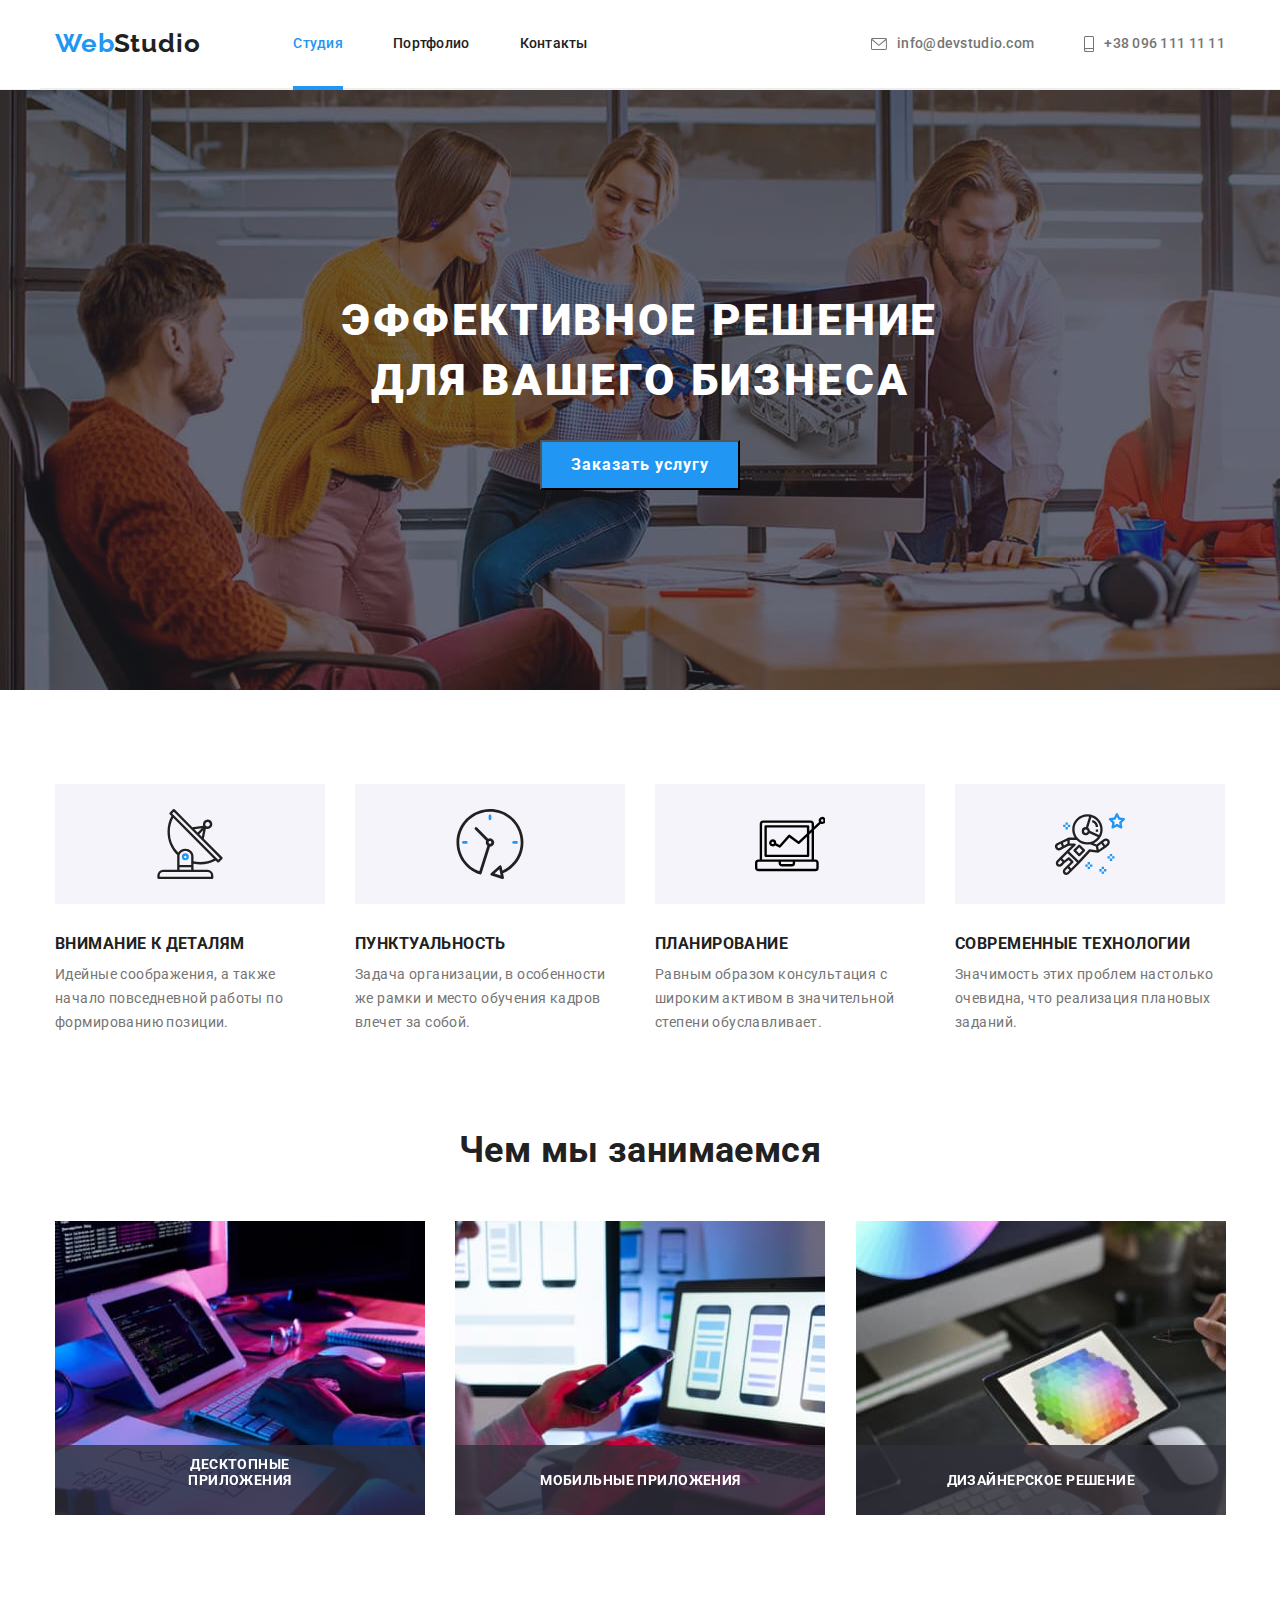
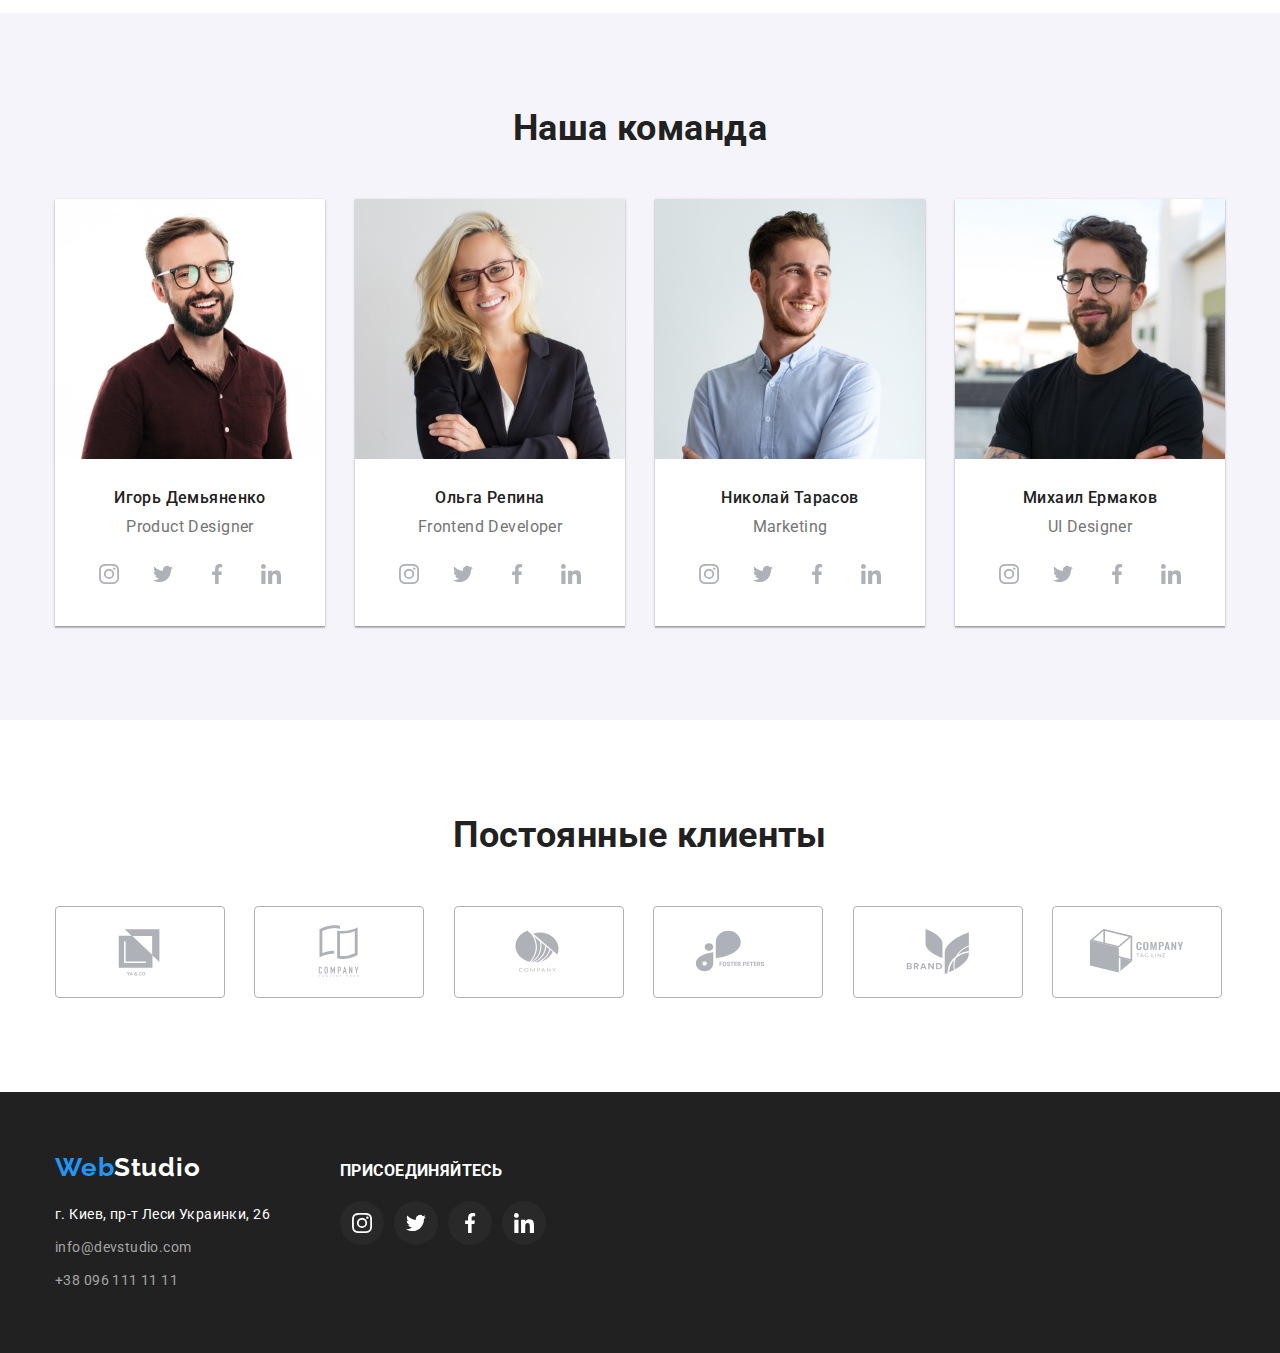
==== commit c6ce2f64: "Добработка" ====
--- a/index.html
+++ b/index.html
@@ -31,12 +31,16 @@
                             <svg class="envelope">
                                 <use href="./images/icons.svg#envelope"></use>
                             </svg>
-                            <span>info@devstudio.com</span></a></li>
+                            info@devstudio.com
+                        </a>
+                    </li>
                     <li><a class="contact-link icon-smartphone" href="tel:+380961111111">
                             <svg class="smartphone">
                                 <use href="./images/icons.svg#smartphone"></use>
                             </svg>
-                            <span>+38 096 111 11 11</span></a></li>
+                            +38 096 111 11 11
+                        </a>
+                    </li>
                 </ul>
             </div>
         </header>
@@ -49,7 +53,7 @@
                         ЭФФЕКТИВНОЕ РЕШЕНИЕ ДЛЯ ВАШЕГО БИЗНЕСА
                     </h1>
                     
-                    <button class="button" type="button">
+                    <button class="button" type="button" data-modal-open>
                         Заказать услугу
                     </button>
                 </div>
@@ -62,7 +66,7 @@
                     <ul class="features-list">
                         <li>
                             <div class="features-icons">
-                                <svg width="66px" height="70px">
+                                <svg width="70px" height="70px">
                                     <use href="./images/icons.svg#antenna"></use>
                                 </svg>
                             </div>
@@ -80,7 +84,7 @@
                         </li>
                         <li>
                             <div class="features-icons">
-                                <svg width="70px" height="54px">
+                                <svg width="70px" height="70px">
                                     <use href="./images/icons.svg#vector"></use>
                                 </svg>
                             </div>
@@ -89,7 +93,7 @@
                         </li>
                         <li>
                             <div class="features-icons">
-                                <svg width="70px" height="62px">
+                                <svg width="70px" height="70px">
                                     <use href="./images/icons.svg#astronaut"></use>
                                 </svg>
                             </div>
@@ -109,18 +113,21 @@
                             <div class="work-box">
                                 <img src="./images/work/img1.jpg" alt="Работник пишет код" width="370">
                                 <p class="work-text">ДЕСКТОПНЫЕ ПРИЛОЖЕНИЯ</p>
+                                <div class="bgr-text"></div>
                             </div>
                         </li>
                         <li>
                             <div class="work-box">
                                 <img src="./images/work/img2.jpg" alt="Работник создает инетрфейс" width="370">
                                 <p class="work-text">МОБИЛЬНЫЕ ПРИЛОЖЕНИЯ</p>
+                                <div class="bgr-text"></div>
                             </div>
                         </li>
                         <li>
                             <div class="work-box">
                                 <img src="./images/work/img3.jpg" alt="Работник подбирает цвет" width="370">
                                 <p class="work-text">ДИЗАЙНЕРСКОЕ РЕШЕНИЕ</p>
+                                <div class="bgr-text"></div>
                             </div>
                         </li>
                     </ul>                
@@ -366,5 +373,17 @@
 
             </div>
         </footer>
+
+        <!-- Modal window -->
+        <div class="backdrop is-hidden" data-modal>
+            <div class="modal">
+                <button class="button-close" data-modal-close>
+                    <svg width="30px" height="30px">
+                        <use href="./images/icons.svg#close"></use>
+                    </svg>
+                </button>
+            </div>
+        </div>
+        <script src="./js/modal.js"></script>
     </body>
 </html>--- a/css/style.css
+++ b/css/style.css
@@ -191,6 +191,8 @@
   height: 12px;
   margin-right: 10px;
   fill: var(--primari-text-color);
+
+  transition: fill 250ms var(--timing-function);
 }
 .icon-envelope:hover .envelope,
 .icon-envelope:focus .envelope {
@@ -201,6 +203,8 @@
   height: 16px;
   margin-right: 10px;
   fill: var(--primari-text-color);
+
+  transition: fill 250ms var(--timing-function);
 }
 .icon-smartphone:hover .smartphone,
 .icon-smartphone:focus .smartphone {
@@ -338,16 +342,17 @@
 .work-box {
   position: relative;
 }
-.work-box::before {
+/* .work-box::before {
   content: "";
   position: absolute;
   bottom: 0;
   width: 100%;
   height: 70px;
   background: #2f303acc;
-}
+} */
 .work-text {
   position: absolute;
+  z-index: 2;
   bottom: 27px;
   left: 50%;
   transform: translatex(-50%);
@@ -356,6 +361,14 @@
   font-weight: 700;
   text-align: center;
   color: var(--primari-white-color);
+}
+.bgr-text {
+  position: absolute;
+  z-index: 1;
+  bottom: 0;
+  width: 100%;
+  height: 70px;
+  background: #2f303acc;
 }
 
 /* Staff */
@@ -424,6 +437,7 @@
 .facebook,
 .linkedin {
   fill: var(--bg-icon);
+  transition: fill 250ms var(--timing-function);
 }
 .person-link:hover .instagram,
 .person-link:focus .instagram,
@@ -570,7 +584,7 @@
   margin-left: 8px;
 }
 .buttons {
-  padding: 0px 22px;
+  padding: 6px 22px;
 
   color: var(--title-text-color);
   background-color: var(--staff-bdrcolor);
@@ -628,21 +642,20 @@
   display: flex;
   flex-wrap: wrap;
 }
-.project-card {
-  display: flex;
-}
+
 .project-list li:not(:nth-of-type(3n)) {
   margin-right: 30px;
 }
 .project-list li:not(:nth-last-child(-n + 3)) {
   margin-bottom: 30px;
 }
-.project-list a {
+.project-link {
+  display: block;
   box-shadow: none;
   transition: box-shadow 250ms var(--timing-function);
 }
-.project-list a:hover,
-.project-list a:focus {
+.project-link:hover,
+.project-link:focus {
   box-shadow: 1px 4px 6px 0px #00000029, 0px 4px 4px 0px #0000000f,
     0px 1px 1px 0px #0000001f;
 }
@@ -683,3 +696,43 @@
 .project-link:focus .description {
   transform: translate(-50%, -50%);
 }
+
+/* Modal window */
+.backdrop {
+  position: fixed;
+  top: 0;
+  left: 0;
+  width: 100%;
+  height: 100%;
+
+  background-color: #000000a0;
+  opacity: 1;
+  transition: opacity 250ms var(--timing-function);
+}
+.backdrop.is-hidden {
+  opacity: 0;
+  pointer-events: none;
+}
+.backdrop.is-hidden .modal {
+  transform: translate(-50%, -50%) scale(1.1);
+}
+.modal {
+  position: absolute;
+  top: 50%;
+  left: 50%;
+  transform: translate(-50%, -50%) scale(1);
+  transition: transform 250ms var(--timing-function),
+    scale 250ms var(--timing-function);
+
+  width: 528px;
+  height: 581px;
+
+  background-color: #fff;
+}
+.button-close {
+  position: absolute;
+  top: 0;
+  right: 0;
+  border: none;
+  background-color: #ffffff00;
+}
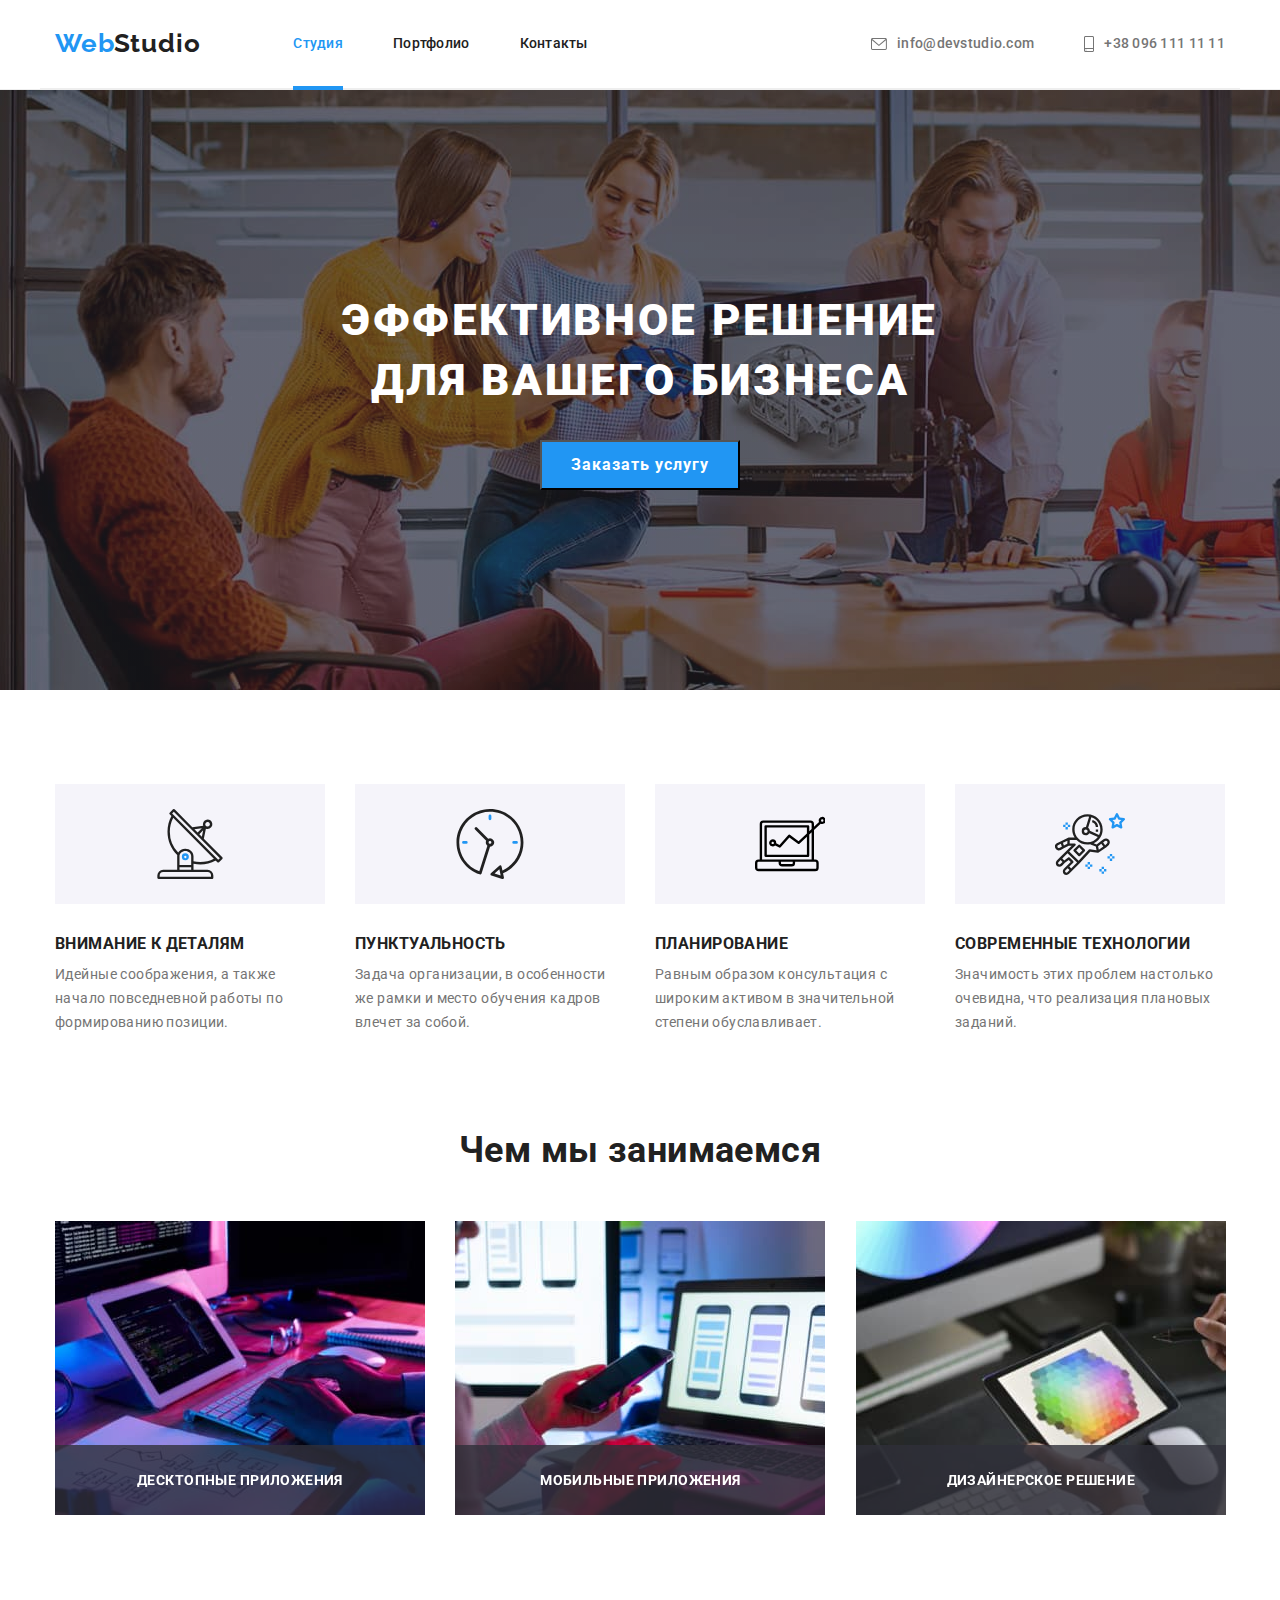
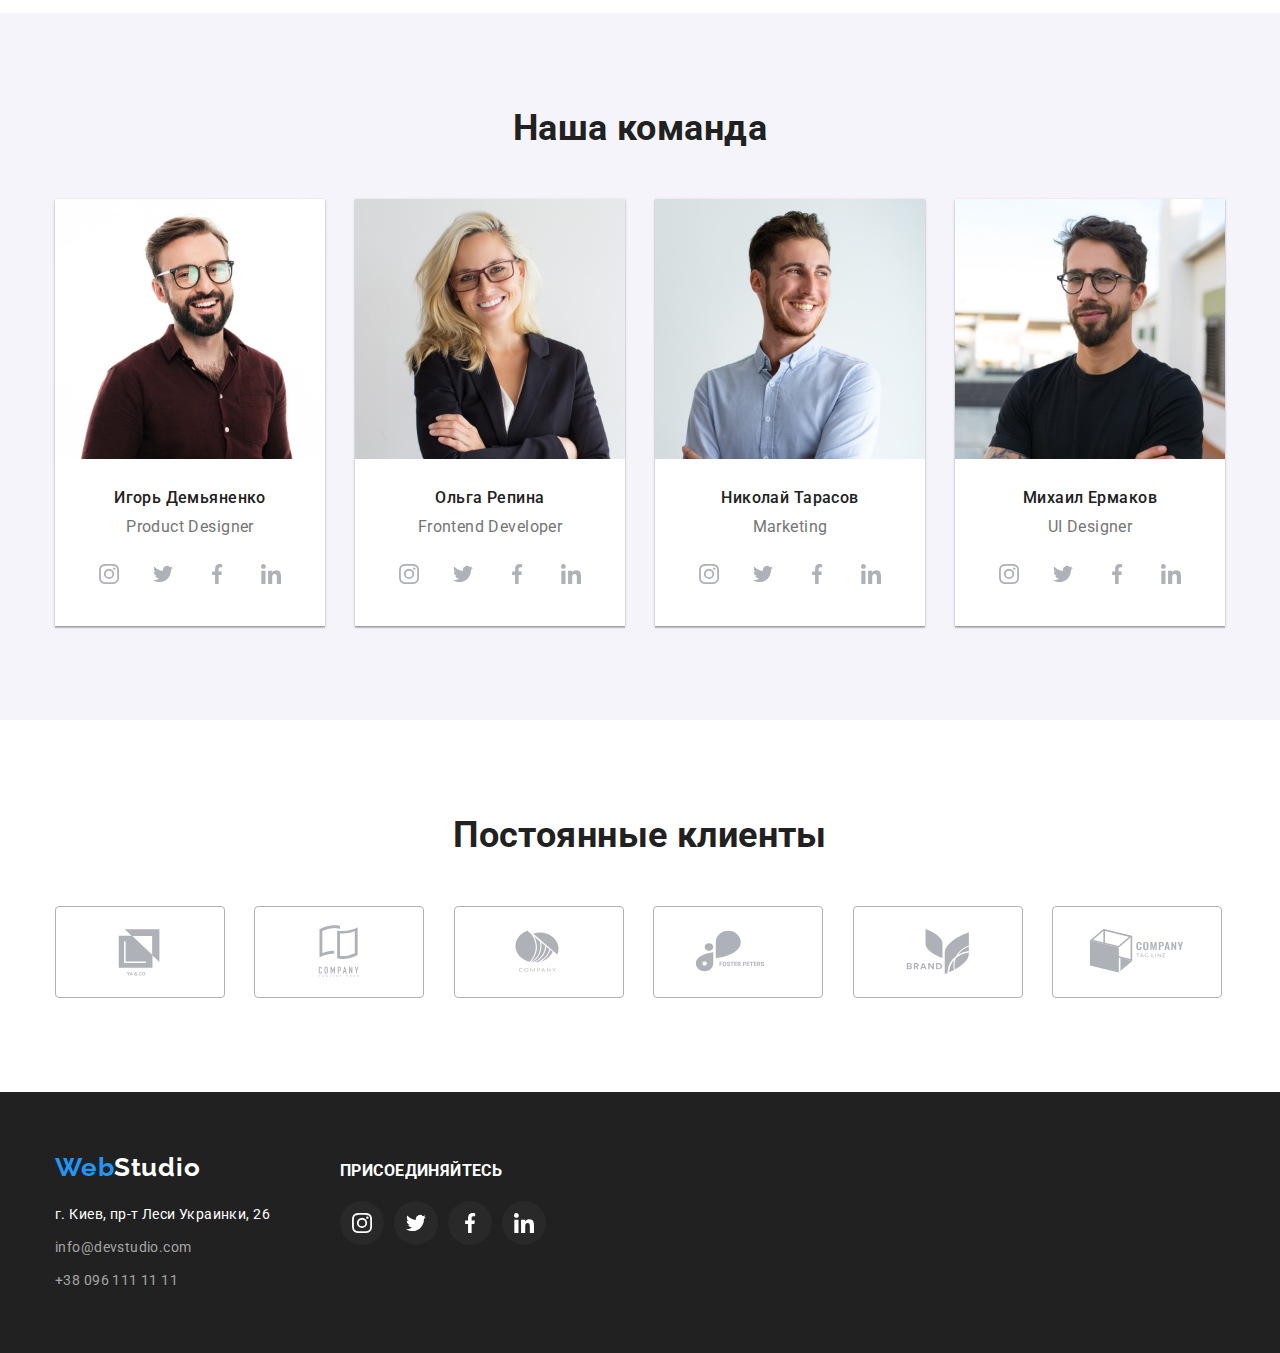
==== commit f851f416: "Доработка" ====
--- a/index.html
+++ b/index.html
@@ -113,21 +113,18 @@
                             <div class="work-box">
                                 <img src="./images/work/img1.jpg" alt="Работник пишет код" width="370">
                                 <p class="work-text">ДЕСКТОПНЫЕ ПРИЛОЖЕНИЯ</p>
-                                <div class="bgr-text"></div>
                             </div>
                         </li>
                         <li>
                             <div class="work-box">
                                 <img src="./images/work/img2.jpg" alt="Работник создает инетрфейс" width="370">
                                 <p class="work-text">МОБИЛЬНЫЕ ПРИЛОЖЕНИЯ</p>
-                                <div class="bgr-text"></div>
                             </div>
                         </li>
                         <li>
                             <div class="work-box">
                                 <img src="./images/work/img3.jpg" alt="Работник подбирает цвет" width="370">
                                 <p class="work-text">ДИЗАЙНЕРСКОЕ РЕШЕНИЕ</p>
-                                <div class="bgr-text"></div>
                             </div>
                         </li>
                     </ul>                
--- a/css/style.css
+++ b/css/style.css
@@ -352,22 +352,16 @@
 } */
 .work-text {
   position: absolute;
+  bottom: 0;
+  display: flex;
+  justify-content: center;
+  align-items: center;
   z-index: 2;
-  bottom: 27px;
-  left: 50%;
-  transform: translatex(-50%);
-
-  width: 205px;
-  font-weight: 700;
-  text-align: center;
-  color: var(--primari-white-color);
-}
-.bgr-text {
-  position: absolute;
-  z-index: 1;
-  bottom: 0;
   width: 100%;
   height: 70px;
+
+  font-weight: 700;
+  color: var(--primari-white-color);
   background: #2f303acc;
 }
 
